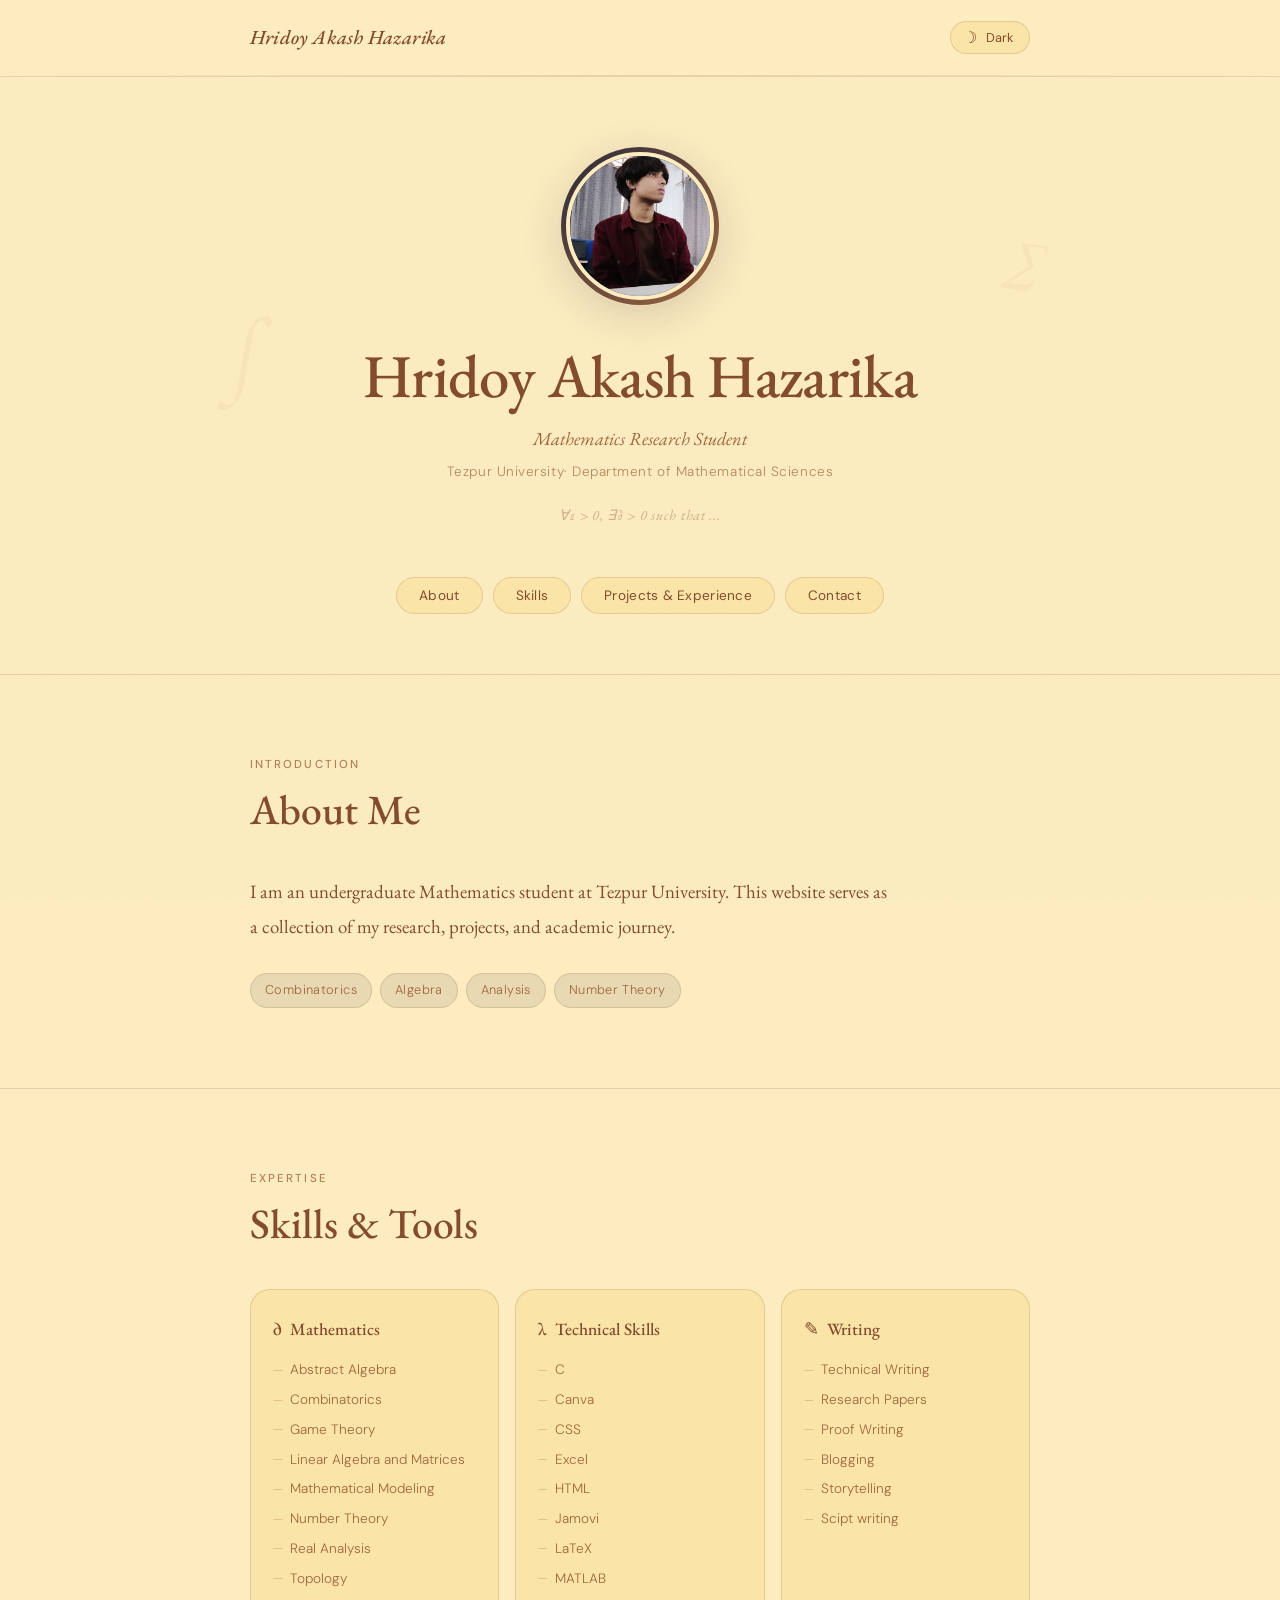
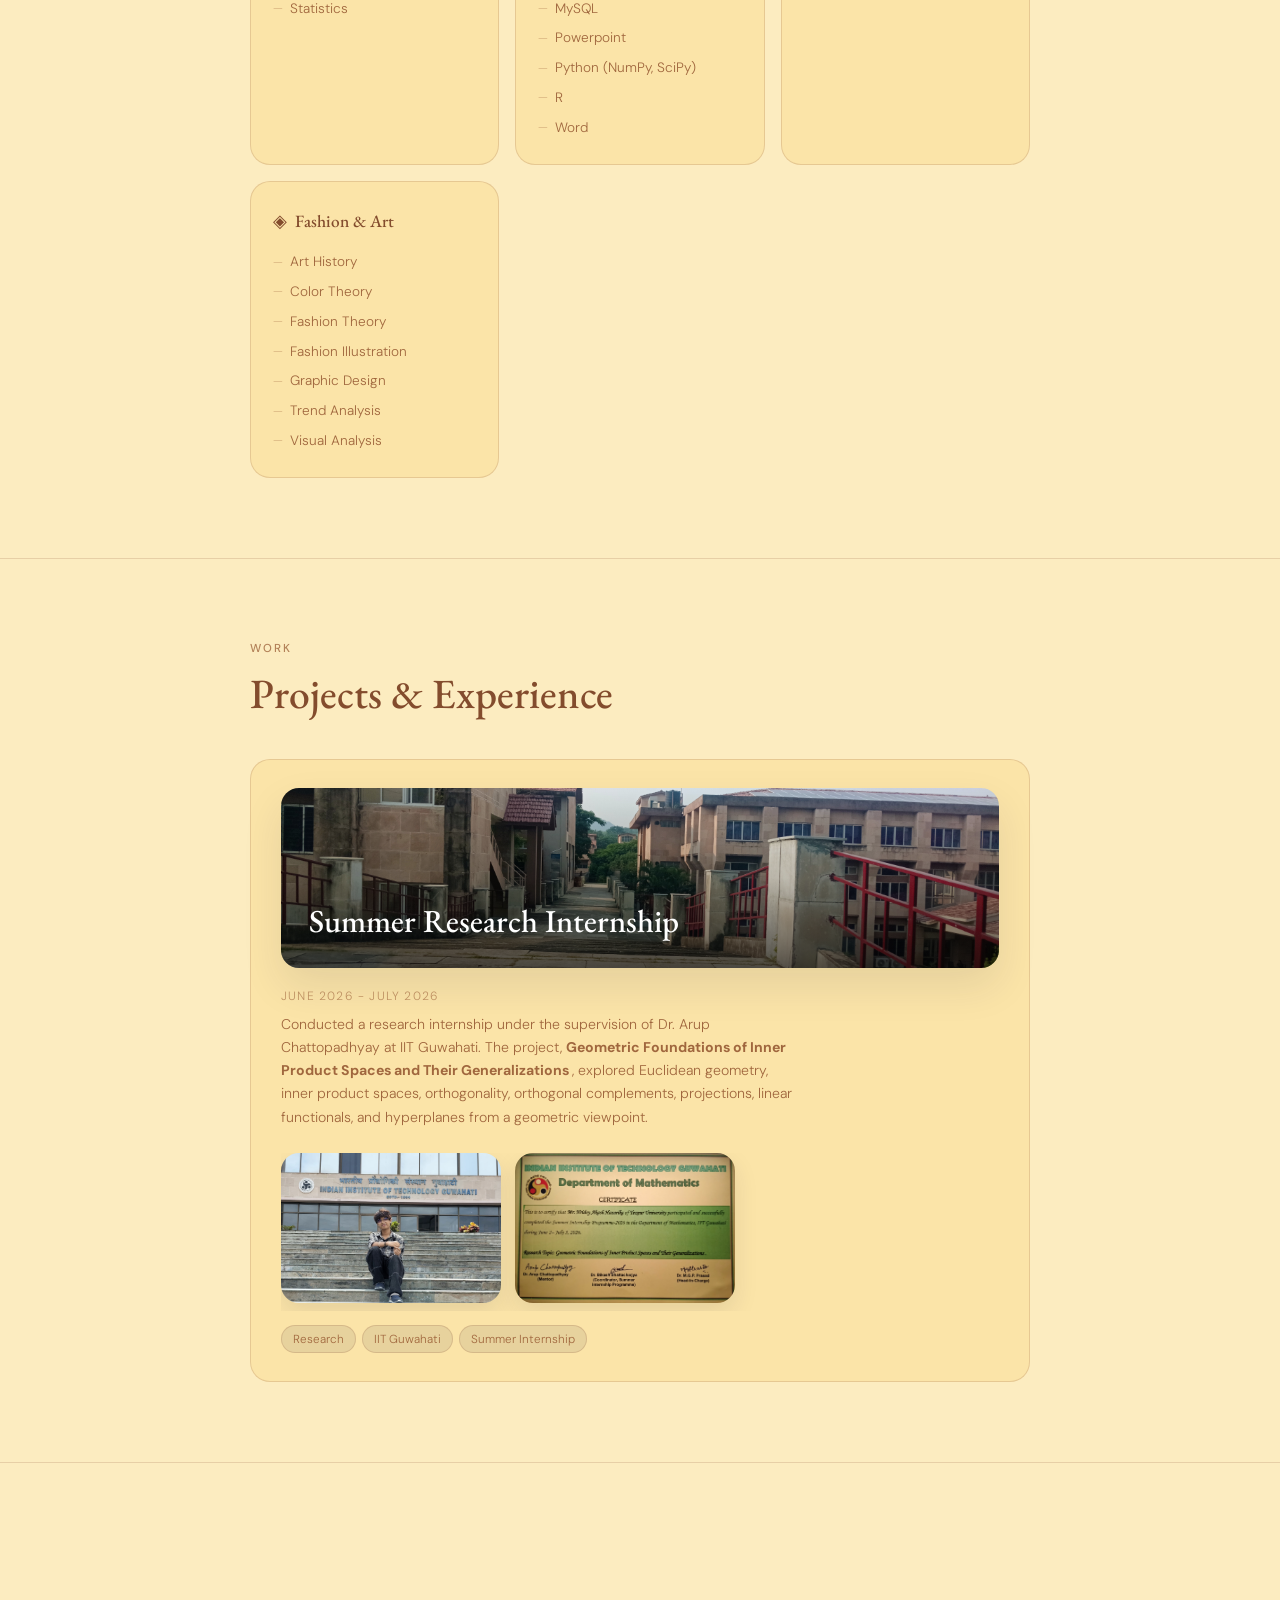
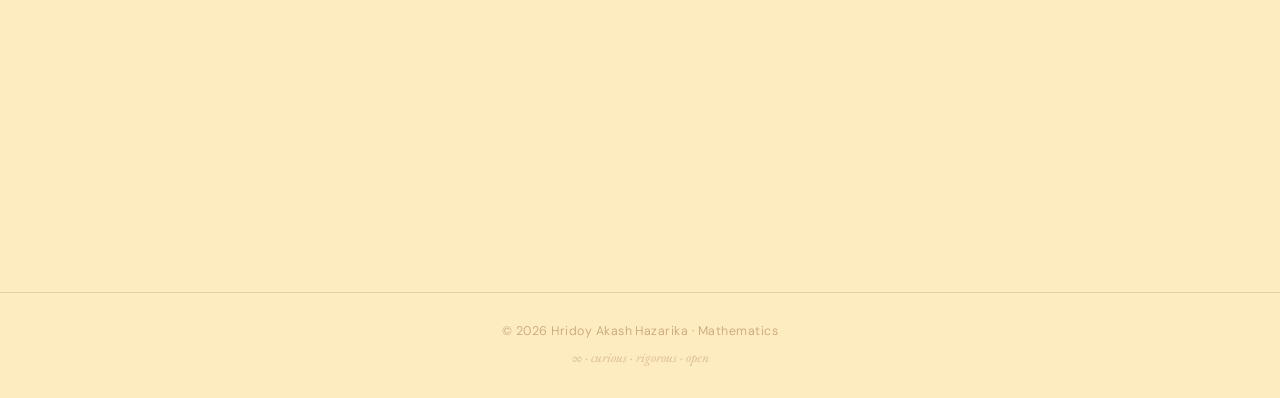
==== index.html @ 2432e9fe "Replace gallery2.jpg with Ceritificate.jpg" ====
<!DOCTYPE html>
<html lang="en" data-theme="light">
<head>
  <meta charset="UTF-8" />
  <meta name="viewport" content="width=device-width, initial-scale=1.0" />
  <title>Portfolio</title>
  <link rel="icon" href="/favicon-32x32.png" type="image/png">
 
 
  <link rel="preconnect" href="https://fonts.googleapis.com" />
  <link rel="preconnect" href="https://fonts.gstatic.com" crossorigin />
  <link href="https://fonts.googleapis.com/css2?family=EB+Garamond:ital,wght@0,400;0,500;0,600;1,400;1,500&family=DM+Sans:wght@300;400;500&display=swap" rel="stylesheet" />
  <link rel="stylesheet" href="https://cdnjs.cloudflare.com/ajax/libs/font-awesome/6.5.0/css/all.min.css">
  <style>
    /* ============================================================
       CSS CUSTOM PROPERTIES — Light & Dark Themes
    ============================================================ */
    :root {
      --bg:          #FCECC0;
      --bg-card:     #FBE4A8;
      --bg-card-alt: #F5D98A;
      --text:        #834C2D;
      --text-muted:  #A0673E;
      --accent:      #2A2A39;
      --accent-soft: #3D3D52;
      --border:      rgba(131, 76, 45, 0.18);
      --shadow:      rgba(42, 42, 57, 0.10);
      --shadow-md:   rgba(42, 42, 57, 0.16);
      --tag-bg:      rgba(42, 42, 57, 0.09);
      --transition:  0.32s cubic-bezier(0.4, 0, 0.2, 1);
    }

    [data-theme="dark"] {
      --bg:          #2A2A39;
      --bg-card:     #33334A;
      --bg-card-alt: #3C3C55;
      --text:        #FCECC0;
      --text-muted:  #D4B896;
      --accent:      #FCECC0;
      --accent-soft: #EDD9A3;
      --border:      rgba(252, 236, 192, 0.12);
      --shadow:      rgba(0, 0, 0, 0.28);
      --shadow-md:   rgba(0, 0, 0, 0.40);
      --tag-bg:      rgba(252, 236, 192, 0.10);
    }

    /* ============================================================
       RESET & BASE
    ============================================================ */
    *, *::before, *::after {
      margin: 0; padding: 0;
      box-sizing: border-box;
    }

    html {
      scroll-behavior: smooth;
      font-size: 16px;
    }

    body {
      background-color: var(--bg);
      color: var(--text);
      font-family: 'DM Sans', sans-serif;
      font-weight: 300;
      line-height: 1.75;
      transition: background-color var(--transition), color var(--transition);
      overflow-x: hidden;
    }

    /* Subtle grain texture overlay */
    body::before {
      content: '';
      position: fixed;
      inset: 0;
      pointer-events: none;
      z-index: 0;
      opacity: 0.025;
      background-image: url("data:image/svg+xml,%3Csvg viewBox='0 0 256 256' xmlns='http://www.w3.org/2000/svg'%3E%3Cfilter id='noise'%3E%3CfeTurbulence type='fractalNoise' baseFrequency='0.9' numOctaves='4' stitchTiles='stitch'/%3E%3C/filter%3E%3Crect width='100%25' height='100%25' filter='url(%23noise)'/%3E%3C/svg%3E");
      background-size: 200px 200px;
    }

    /* ============================================================
       LAYOUT UTILITIES
    ============================================================ */
    .container {
      width: min(780px, 92%);
      margin-inline: auto;
      position: relative;
      z-index: 1;
    }

    section {
      padding-block: 80px;
    }

    .section-label {
      font-family: 'DM Sans', sans-serif;
      font-size: 0.72rem;
      font-weight: 500;
      letter-spacing: 0.18em;
      text-transform: uppercase;
      color: var(--text-muted);
      margin-bottom: 10px;
      opacity: 0.8;
    }

    .section-title {
      font-family: 'EB Garamond', Georgia, serif;
      font-size: clamp(1.9rem, 4vw, 2.6rem);
      font-weight: 500;
      line-height: 1.2;
      color: var(--text);
      margin-bottom: 40px;
    }

    /* ============================================================
       FADE-IN ON SCROLL
    ============================================================ */
    .fade-in {
      opacity: 0;
      transform: translateY(24px);
      transition: opacity 0.65s ease, transform 0.65s ease;
    }

    .fade-in.visible {
      opacity: 1;
      transform: translateY(0);
    }

    /* ============================================================
       HEADER
    ============================================================ */
    header {
      position: sticky;
      top: 0;
      z-index: 100;
      background-color: var(--bg);
      transition: background-color var(--transition);
      border-bottom: 1px solid var(--border);
    }

    header::after {
      content: '';
      display: block;
      height: 1px;
      background: linear-gradient(90deg, transparent, var(--border), transparent);
    }

    .header-inner {
      display: flex;
      align-items: center;
      justify-content: space-between;
      padding-block: 20px;
    }

    .header-name {
      font-family: 'EB Garamond', Georgia, serif;
      font-size: 1.25rem;
      font-weight: 500;
      letter-spacing: 0.01em;
      color: var(--text);
      font-style: italic;
    }

    /* Dark mode toggle */
    .theme-toggle {
      display: flex;
      align-items: center;
      gap: 9px;
      background: var(--bg-card);
      border: 1px solid var(--border);
      border-radius: 50px;
      padding: 7px 16px 7px 12px;
      cursor: pointer;
      transition: background var(--transition), transform var(--transition), box-shadow var(--transition);
      color: var(--text);
      font-family: 'DM Sans', sans-serif;
      font-size: 0.8rem;
      font-weight: 400;
    }

    .theme-toggle:hover {
      background: var(--bg-card-alt);
      transform: scale(1.04);
      box-shadow: 0 4px 12px var(--shadow);
    }

    .toggle-icon {
      font-size: 1rem;
      line-height: 1;
    }

    /* ============================================================
       HERO / PROFILE
    ============================================================ */
    #hero {
      padding-block: 70px 50px;
      text-align: center;
    }

    .profile-ring {
      display: inline-block;
      border-radius: 50%;
      padding: 5px;
      background: linear-gradient(135deg, var(--accent) 0%, var(--text-muted) 100%);
      margin-bottom: 28px;
      box-shadow: 0 10px 40px var(--shadow-md);
    }

    .profile-img {
      width: 148px;
      height: 148px;
      border-radius: 50%;
      object-fit: cover;
      display: block;
      background-color: var(--bg-card);
      border: 4px solid var(--bg);
    }

    /* Placeholder silhouette when no image */
    .profile-img-placeholder {
      width: 148px;
      height: 148px;
      border-radius: 50%;
      background-color: var(--bg-card-alt);
      border: 4px solid var(--bg);
      display: flex;
      align-items: center;
      justify-content: center;
      font-size: 3.5rem;
      color: var(--text-muted);
    }

    .hero-name {
      font-family: 'EB Garamond', Georgia, serif;
      font-size: clamp(2.4rem, 6vw, 3.8rem);
      font-weight: 500;
      letter-spacing: -0.01em;
      line-height: 1.12;
      margin-bottom: 12px;
      color: var(--text);
    }

    .hero-tagline {
      font-size: 1.0rem;
      color: var(--text-muted);
      font-style: italic;
      font-family: 'EB Garamond', Georgia, serif;
      font-size: 1.15rem;
      margin-bottom: 6px;
    }

    .hero-institution {
      font-size: 0.85rem;
      color: var(--text-muted);
      opacity: 0.75;
      letter-spacing: 0.04em;
    }

    /* Math decoration */
    .math-deco {
      font-family: 'EB Garamond', Georgia, serif;
      font-style: italic;
      font-size: 0.9rem;
      color: var(--text-muted);
      opacity: 0.45;
      margin-top: 18px;
      letter-spacing: 0.05em;
    }

    /* ============================================================
       NAVIGATION
    ============================================================ */
    nav {
      padding-block: 0 60px;
    }

    .nav-inner {
      display: flex;
      flex-wrap: wrap;
      justify-content: center;
      gap: 10px;
    }

    .nav-btn {
      font-family: 'DM Sans', sans-serif;
      font-size: 0.85rem;
      font-weight: 400;
      color: var(--text);
      background: var(--bg-card);
      border: 1px solid var(--border);
      border-radius: 50px;
      padding: 9px 22px;
      cursor: pointer;
      transition:
        background var(--transition),
        color var(--transition),
        transform var(--transition),
        box-shadow var(--transition),
        border-color var(--transition);
      letter-spacing: 0.02em;
    }

    .nav-btn:hover {
      background: var(--accent);
      color: var(--bg);
      border-color: var(--accent);
      transform: scale(1.06) translateY(-1px);
      box-shadow: 0 6px 20px var(--shadow-md);
    }

    /* ============================================================
       DIVIDER
    ============================================================ */
    .divider {
      border: none;
      border-top: 1px solid var(--border);
      margin-block: 0;
    }

    /* ============================================================
       ABOUT SECTION
    ============================================================ */
    #about .about-body {
      font-family: 'EB Garamond', Georgia, serif;
      font-size: 1.18rem;
      line-height: 1.85;
      color: var(--text);
      max-width: 640px;
    }

    #about .about-body p + p {
      margin-top: 1.2em;
    }

    /* Research interests tags */
    .tags {
      display: flex;
      flex-wrap: wrap;
      gap: 8px;
      margin-top: 28px;
    }

    .tag {
      background: var(--tag-bg);
      border: 1px solid var(--border);
      border-radius: 50px;
      padding: 5px 14px;
      font-size: 0.8rem;
      color: var(--text-muted);
      font-family: 'DM Sans', sans-serif;
      letter-spacing: 0.03em;
      transition: background var(--transition), transform var(--transition);
    }

    .tag:hover {
      background: var(--bg-card-alt);
      transform: scale(1.04);
    }

    /* ============================================================
       SKILLS SECTION
    ============================================================ */
    #skills {
      background: transparent;
    }

    .skills-grid {
      display: grid;
      grid-template-columns: repeat(auto-fit, minmax(200px, 1fr));
      gap: 16px;
    }

    .skill-group {
      background: var(--bg-card);
      border: 1px solid var(--border);
      border-radius: 20px;
      padding: 24px 22px;
      transition: transform var(--transition), box-shadow var(--transition);
    }

    .skill-group:hover {
      transform: translateY(-4px);
      box-shadow: 0 10px 32px var(--shadow-md);
    }

    .skill-group-title {
      font-family: 'EB Garamond', Georgia, serif;
      font-size: 1.08rem;
      font-weight: 500;
      margin-bottom: 14px;
      display: flex;
      align-items: center;
      gap: 8px;
      color: var(--text);
    }

    .skill-group-icon {
      font-size: 1.1rem;
    }

    .skill-list {
      list-style: none;
      display: flex;
      flex-direction: column;
      gap: 6px;
    }

    .skill-list li {
      font-size: 0.85rem;
      color: var(--text-muted);
      display: flex;
      align-items: center;
      gap: 7px;
    }

    .skill-list li::before {
      content: '—';
      opacity: 0.4;
      flex-shrink: 0;
      font-size: 0.75rem;
    }

    /* ============================================================
       PROJECTS & EXPERIENCE SECTION
    ============================================================ */
    .projects-grid {
      display: grid;
      gap: 18px;
    }

    .project-card {
      background: var(--bg-card);
      border: 1px solid var(--border);
      border-radius: 20px;
      padding: 28px 30px;
      display: flex;
      justify-content: space-between;
      align-items: flex-start;
      gap: 20px;
      transition: transform var(--transition), box-shadow var(--transition), background var(--transition);
      cursor: default;
    }

    .project-card:hover {
      transform: translateY(-5px) scale(1.01);
      box-shadow: 0 14px 40px var(--shadow-md);
      background: var(--bg-card-alt);
    }

    .project-info { flex: 1; }

    .project-year {
      font-size: 0.75rem;
      color: var(--text-muted);
      opacity: 0.65;
      letter-spacing: 0.1em;
      text-transform: uppercase;
      font-family: 'DM Sans', sans-serif;
      margin-bottom: 6px;
    }

    .project-title {
      font-family: 'EB Garamond', Georgia, serif;
      font-size: 1.25rem;
      font-weight: 500;
      margin-bottom: 8px;
      color: var(--text);
    }

    .project-desc {
      font-size: 0.88rem;
      color: var(--text-muted);
      line-height: 1.65;
      max-width: 520px;
    }

    .project-tags {
      display: flex;
      flex-wrap: wrap;
      gap: 6px;
      margin-top: 14px;
    }

    .project-tag {
      background: var(--tag-bg);
      border: 1px solid var(--border);
      border-radius: 50px;
      padding: 3px 11px;
      font-size: 0.73rem;
      color: var(--text-muted);
      font-family: 'DM Sans', sans-serif;
    }

    .project-arrow {
      font-size: 1.3rem;
      color: var(--text-muted);
      opacity: 0.4;
      margin-top: 4px;
      flex-shrink: 0;
      transition: opacity var(--transition), transform var(--transition);
    }

    .project-card:hover .project-arrow {
      opacity: 0.8;
      transform: translate(3px, -3px);
    }
/* ==========================================
   Featured Research Experience
========================================== */

.project-cover{
    position:relative;
    width:100%;
    height:180px;
    overflow:hidden;
    border-radius:18px;
    margin-bottom:18px;
    box-shadow:0 18px 40px var(--shadow);
}

.project-cover img{
    width:100%;
    height:100%;
    object-fit:cover;
    transition:1s;
}

.project-card:hover .project-cover img{
    transform:scale(1.08);
}

.project-overlay{
    position:absolute;
    inset:0;
    background:linear-gradient(
        to top,
        rgba(0,0,0,.65),
        rgba(0,0,0,.18),
        transparent
    );
    display:flex;
    align-items:flex-end;
    padding:28px;
}

.project-overlay h3{
    color:white;
    font-family:'EB Garamond',serif;
    font-size:2rem;
    font-weight:500;
    line-height:1.15;
}

/* ---------- Horizontal Gallery ---------- */

.project-gallery{
    display:flex;
    gap:14px;
    overflow-x:auto;
    margin-top:24px;
    padding-bottom:8px;
    scroll-behavior:smooth;
}

.project-gallery::-webkit-scrollbar{
    height:7px;
}

.project-gallery::-webkit-scrollbar-thumb{
    background:var(--border);
    border-radius:10px;
}

.project-gallery img{

    flex:0 0 220px;
    height:150px;

    object-fit:cover;

    border-radius:18px;

    transition:.45s;

    cursor:pointer;

    box-shadow:0 10px 25px var(--shadow);

}

.project-gallery img:hover{

    transform:
        translateY(-8px)
        scale(1.03);

    box-shadow:0 20px 45px var(--shadow-md);

}

    /* ============================================================
       CONTACT SECTION
    ============================================================ */
    #contact {
      text-align: center;
      padding-bottom: 100px;
    }

    #contact .section-title {
      margin-bottom: 16px;
    }

    .contact-subtext {
      font-family: 'EB Garamond', Georgia, serif;
      font-style: italic;
      font-size: 1.1rem;
      color: var(--text-muted);
      margin-bottom: 40px;
      max-width: 480px;
      margin-inline: auto;
    }

    .contact-links {
      display: flex;
      flex-wrap: wrap;
      justify-content: center;
      gap: 14px;
    }

    .contact-link {
      display: flex;
      align-items: center;
      gap: 9px;
      background: var(--bg-card);
      border: 1px solid var(--border);
      border-radius: 50px;
      padding: 12px 24px;
      color: var(--text);
      text-decoration: none;
      font-size: 0.88rem;
      font-family: 'DM Sans', sans-serif;
      transition: background var(--transition), transform var(--transition), box-shadow var(--transition), color var(--transition), border-color var(--transition);
    }

    .contact-link:hover {
      background: var(--accent);
      color: var(--bg);
      border-color: var(--accent);
      transform: scale(1.05) translateY(-2px);
      box-shadow: 0 8px 24px var(--shadow-md);
    }

    .contact-link-icon {
      font-size: 1.05rem;
    }

    /* Primary CTA */
    .contact-link.primary {
      background: var(--accent);
      color: var(--bg);
      border-color: var(--accent);
    }

    .contact-link.primary:hover {
      background: var(--accent-soft);
      border-color: var(--accent-soft);
    }

    /* ============================================================
       FOOTER
    ============================================================ */
    footer {
      border-top: 1px solid var(--border);
      padding-block: 28px;
      text-align: center;
    }

    .footer-text {
      font-size: 0.78rem;
      color: var(--text-muted);
      opacity: 0.55;
      letter-spacing: 0.04em;
      font-family: 'DM Sans', sans-serif;
    }

    .footer-eq {
      font-family: 'EB Garamond', Georgia, serif;
      font-style: italic;
      font-size: 0.85rem;
      color: var(--text-muted);
      opacity: 0.35;
      margin-top: 4px;
    }

    /* ============================================================
       DECORATIVE MATH FLOATS
    ============================================================ */
    .math-float {
      position: absolute;
      font-family: 'EB Garamond', Georgia, serif;
      font-style: italic;
      color: var(--text);
      opacity: 0.04;
      pointer-events: none;
      user-select: none;
      font-size: clamp(3rem, 8vw, 6rem);
      font-weight: 400;
      z-index: 0;
    }

    .math-float-1 { top: 120px; left: -20px; transform: rotate(-12deg); }
    .math-float-2 { top: 60px; right: -10px; transform: rotate(8deg); font-size: clamp(2rem, 5vw, 4rem); }

    /* ============================================================
       RESPONSIVE DESIGN
    ============================================================ */
    @media (max-width: 600px) {
      section { padding-block: 56px; }

      .project-card {
        flex-direction: column;
        padding: 22px 20px;
      }

      .project-arrow { display: none; }

      .skills-grid {
        grid-template-columns: 1fr 1fr;
      }

      .header-name { font-size: 1rem; }
    }

    @media (max-width: 400px) {
      .skills-grid {
        grid-template-columns: 1fr;
      }
    }
  </style>
</head>

<body>

  <!-- ============================================================
       HEADER
  ============================================================ -->
  <header>
    <div class="container">
      <div class="header-inner">
        <span class="header-name">Hridoy Akash Hazarika</span>

        <button class="theme-toggle" id="themeToggle" aria-label="Toggle dark mode">
          <span class="toggle-icon" id="toggleIcon">☽</span>
          <span id="toggleLabel">Dark</span>
        </button>
      </div>
    </div>
  </header>


  <!-- ============================================================
       HERO / PROFILE
  ============================================================ -->
  <section id="hero">
    <div class="container" style="position:relative;">

      <!-- Decorative faint math symbols -->
      <span class="math-float math-float-1">∫</span>
      <span class="math-float math-float-2">∑</span>

      <!-- Profile image ring -->
      <div class="profile-ring">
        <!-- Replace 'your-photo.jpg' with your actual image path -->
        <!-- If image not found, the placeholder below shows instead -->
        <img
          class="profile-img"
          src="IMG_20260407_202353.jpg"
          alt="Profile photo"
          onerror="this.style.display='none'; this.nextElementSibling.style.display='flex';"
        />
        <div class="profile-img-placeholder" style="display:none;">⬡</div>
      </div>

      <h1 class="hero-name">Hridoy Akash Hazarika</h1>
      <p class="hero-tagline">Mathematics Research Student</p>
      <p class="hero-institution">Tezpur University· Department of Mathematical Sciences</p>
      <p class="math-deco">∀ε > 0, ∃δ > 0 such that ...</p>
    </div>
  </section>


  <!-- ============================================================
       NAVIGATION
  ============================================================ -->
  <nav>
    <div class="container">
      <div class="nav-inner">
        <button class="nav-btn" onclick="scrollToSection('about')">About</button>
        <button class="nav-btn" onclick="scrollToSection('skills')">Skills</button>
        <button class="nav-btn" onclick="scrollToSection('projects')">Projects & Experience</button>
        <button class="nav-btn" onclick="scrollToSection('contact')">Contact</button>
      </div>
    </div>
  </nav>


  <!-- ============================================================
       ABOUT SECTION
  ============================================================ -->
  <hr class="divider" />

  <section id="about">
    <div class="container fade-in">
      <p class="section-label">Introduction</p>
      <h2 class="section-title">About Me</h2>

      <div class="about-body">
        <p>I am an undergraduate Mathematics student at Tezpur University. This website serves as a collection of my research, projects, and academic journey.
      </p>
      </div>

      <!-- Research interest tags -->
      <div class="tags">
        <span class="tag">Combinatorics</span>
        <span class="tag">Algebra</span>
        <span class="tag">Analysis</span>
        <span class="tag">Number Theory</span>
        
       
      </div>
    </div>
  </section>


  <!-- ============================================================
       SKILLS SECTION
  ============================================================ -->
  <hr class="divider" />

  <section id="skills">
    <div class="container fade-in">
      <p class="section-label">Expertise</p>
      <h2 class="section-title">Skills & Tools</h2>

      <div class="skills-grid">

        <div class="skill-group">
          <div class="skill-group-title">
            <span class="skill-group-icon">∂</span> Mathematics
          </div>
          <ul class="skill-list">
              <li>Abstract Algebra</li>
            <li>Combinatorics</li>
            <li>Game Theory</li>
            <li>Linear Algebra and Matrices</li>
            <li>Mathematical Modeling</li>
            <li>Number Theory</li>
            <li>Real Analysis</li>
            <li>Topology</li>
            <li>Statistics</li>

          </ul>
        </div>

        <div class="skill-group">
          <div class="skill-group-title">
            <span class="skill-group-icon">λ</span> Technical Skills
          </div>
          <ul class="skill-list">
    
        
            <li>C</li>
            <li>Canva</li>
            <li>CSS</li>
            <li>Excel</li>
            <li>HTML</li>
            <li>Jamovi</li>
            <li>LaTeX</li>
            <li>MATLAB</li>
            <li>MySQL</li>
            <li>Powerpoint</li>
            <li>Python (NumPy, SciPy)</li>
            <li>R</li>
            <li>Word</li>

          
          </ul>
        </div>

        <div class="skill-group">
          <div class="skill-group-title">
            <span class="skill-group-icon">✎</span> Writing
          </div>
          <ul class="skill-list">
            <li>Technical Writing</li>
            <li>Research Papers</li>
            <li>Proof Writing</li>
            <li>Blogging</li>
            <li>Storytelling</li>
            <li>Scipt writing</li>

          </ul>
        </div>

        <div class="skill-group">
          <div class="skill-group-title">
            <span class="skill-group-icon">◈</span> Fashion & Art
          </div>
          <ul class="skill-list">
            <li>Art History</li>
            <li>Color Theory</li>
            <li>Fashion Theory</li>
            <li>Fashion Illustration</li>
            <li>Graphic Design</li>
            <li>Trend Analysis</li>
            <li>Visual Analysis</li>

          </ul>
        </div>

      </div>
    </div>
  </section>


  <!-- ============================================================
       PROJECTS & EXPERIENCE SECTION
  ============================================================ -->
  <hr class="divider" />

  <section id="projects">
    
    <div class="container fade-in">
      <p class="section-label">Work</p>
      <h2 class="section-title">Projects & Experience</h2>

      <div class="projects-grid">

        <!-- Project / Experience Card 1 -->
        <div class="project-card">
        <div class="project-info">

    <div class="project-cover">

        <img src="iit-cover.jpg" alt="IIT Guwahati">

        <div class="project-overlay">

            <h3>
                Summer Research Internship 
                     
            </h3>

        </div>

    </div>

    <p class="project-year">
        June 2026 - July 2026
    </p>

    <p class="project-desc">

        Conducted a research internship under the supervision of
        Dr. Arup Chattopadhyay at IIT Guwahati.

        The project,
        <strong>
        Geometric Foundations of Inner Product Spaces and Their Generalizations
        </strong>,
        explored Euclidean geometry, inner product spaces,
        orthogonality, orthogonal complements,
        projections, linear functionals,
        and hyperplanes from a geometric viewpoint.

    </p>

    <div class="project-gallery">

        <img src="gallery1.jpg">

        <img src="Ceritificate.jpg">
    

      </div>

    <div class="project-tags">

        <span class="project-tag">Research</span>

        <span class="project-tag">IIT Guwahati</span>

        <span class="project-tag">Summer Internship</span>

    </div>
</section>
  



        <!-- Project / Experience Card 2 --
        <div class="project-card">
          <div class="project-info">
            <p class="project-year">2023</p>
            <h3 class="project-title">Research Experience / REU / Internship</h3>
            <p class="project-desc">
              Describe a research experience, REU, or internship. Mention the institution,
              supervisor, and what mathematical problem you worked on. Note any outcomes
              such as a paper, poster, or presentation.
            </p>
            <div class="project-tags">
              <span class="project-tag">Number Theory</span>
              <span class="project-tag">Poster</span>
            </div>
          </div>
          <div class="project-arrow">↗</div>
        </div>

        <!-- Project / Experience Card 3 --
        <div class="project-card">
          <div class="project-info">
            <p class="project-year">2023</p>
            <h3 class="project-title">Teaching / TA Experience</h3>
            <p class="project-desc">
              Describe any teaching assistant roles, tutoring, or mathematics outreach work.
              Mention the course, what you taught, and anything you found particularly rewarding
              about working with students.
            </p>
            <div class="project-tags">
              <span class="project-tag">Calculus II</span>
              <span class="project-tag">Teaching</span>
            </div>
          </div>
          <div class="project-arrow">↗</div>
        </div>

        <!-- Project / Experience Card 4 — Add more as needed --
        <div class="project-card">
          <div class="project-info">
            <p class="project-year">2022</p>
            <h3 class="project-title">Conference Talk / Expository Paper</h3>
            <p class="project-desc">
              Describe a talk you gave at a seminar, workshop, or conference, or an expository
              paper or notes you wrote. Link to slides or a write-up if available.
            </p>
            <div class="project-tags">
              <span class="project-tag">Talk</span>
              <span class="project-tag">Expository</span>
            </div>
          </div>
          <div class="project-arrow">↗</div>
        </div>

      </div>
    </div> <!--
 --> 
</section>


  <!--============================================================
       CONTACT SECTION
  ============================================================ -->
  <hr class="divider" />

  <section id="contact">
    <div class="container fade-in">
      <p class="section-label">Get in Touch!</p>
      <h2 class="section-title">Contact</h2>

      <p class="contact-subtext">
        Open to research collaborations ,  academic discussions  and opportunities.
      </p>

      <div class="contact-links">
        <!-- Replace # and text with your actual links -->
        <a href="mailto:mailhri123@gmail.com" class="contact-link">
         <i class="fas fa-envelope"></i>
          Personal Email
        </a>
       <!-- <a href="#" class="contact-link" target="_blank" rel="noopener">
          <span class="contact-link-icon">⬡</span>
          Google Scholar
        </a>
        <a href="#" class="contact-link" target="_blank" rel="noopener">
          <span class="contact-link-icon">𝔾</span>
          GitHub
        -->
        </a>
        <a href="https://linkedin.com/in/hhazarika" class="contact-link">
        <i class="fab fa-linkedin"></i>
          LinkedIn
        </a>
      <!--  <a href="#" class="contact-link" target="_blank" rel="noopener">
          <span class="contact-link-icon">↓</span>
          CV / Résumé
        </a>-->
      </div>
    </div>
  </section>


  <!-- ============================================================
       FOOTER
  ============================================================ -->
  <footer>
    <div class="container">
      <p class="footer-text">© 2026 Hridoy Akash Hazarika · Mathematics</p>
      <p class="footer-eq">∞ · curious · rigorous · open</p>
    </div>
  </footer>


  <!-- ============================================================
       JAVASCRIPT
  ============================================================ -->
  <script>
    /* ---- Smooth Scroll to Section ---- */
   function scrollToSection(id) {
      const el = document.getElementById(id);
      if (el) {
        el.scrollIntoView({ behavior: 'smooth', block: 'start' });
      }
    }

    /* ---- Dark / Light Mode Toggle ---- */
    const html        = document.documentElement;
    const toggleBtn   = document.getElementById('themeToggle');
    const toggleIcon  = document.getElementById('toggleIcon');
    const toggleLabel = document.getElementById('toggleLabel');

    // Restore user preference
    const savedTheme = localStorage.getItem('theme') || 'light';
    applyTheme(savedTheme);

    toggleBtn.addEventListener('click', () => {
      const current = html.getAttribute('data-theme');
      const next    = current === 'light' ? 'dark' : 'light';
      applyTheme(next);
      localStorage.setItem('theme', next);
    });

    function applyTheme(theme) {
      html.setAttribute('data-theme', theme);
      if (theme === 'dark') {
        toggleIcon.textContent  = '☀';
        toggleLabel.textContent = 'Light';
      } else {
        toggleIcon.textContent  = '☽';
        toggleLabel.textContent = 'Dark';
      }
    }

    /* ---- Fade-in on Scroll (IntersectionObserver) ---- */
    const fadeEls = document.querySelectorAll('.fade-in');

    const observer = new IntersectionObserver((entries) => {
      entries.forEach(entry => {
        if (entry.isIntersecting) {
          entry.target.classList.add('visible');
          // Unobserve after first trigger for performance
          observer.unobserve(entry.target);
        }
      });
    }, {
      threshold: 0.12,
      rootMargin: '0px 0px -40px 0px'
    });

    fadeEls.forEach(el => observer.observe(el));

    /* ---- Staggered fade-in for cards on first load ---- */
    document.querySelectorAll('.project-card, .skill-group').forEach((card, i) => {
      card.style.transitionDelay = `${i * 60}ms`;
    });
  </script>

</body>
</html>
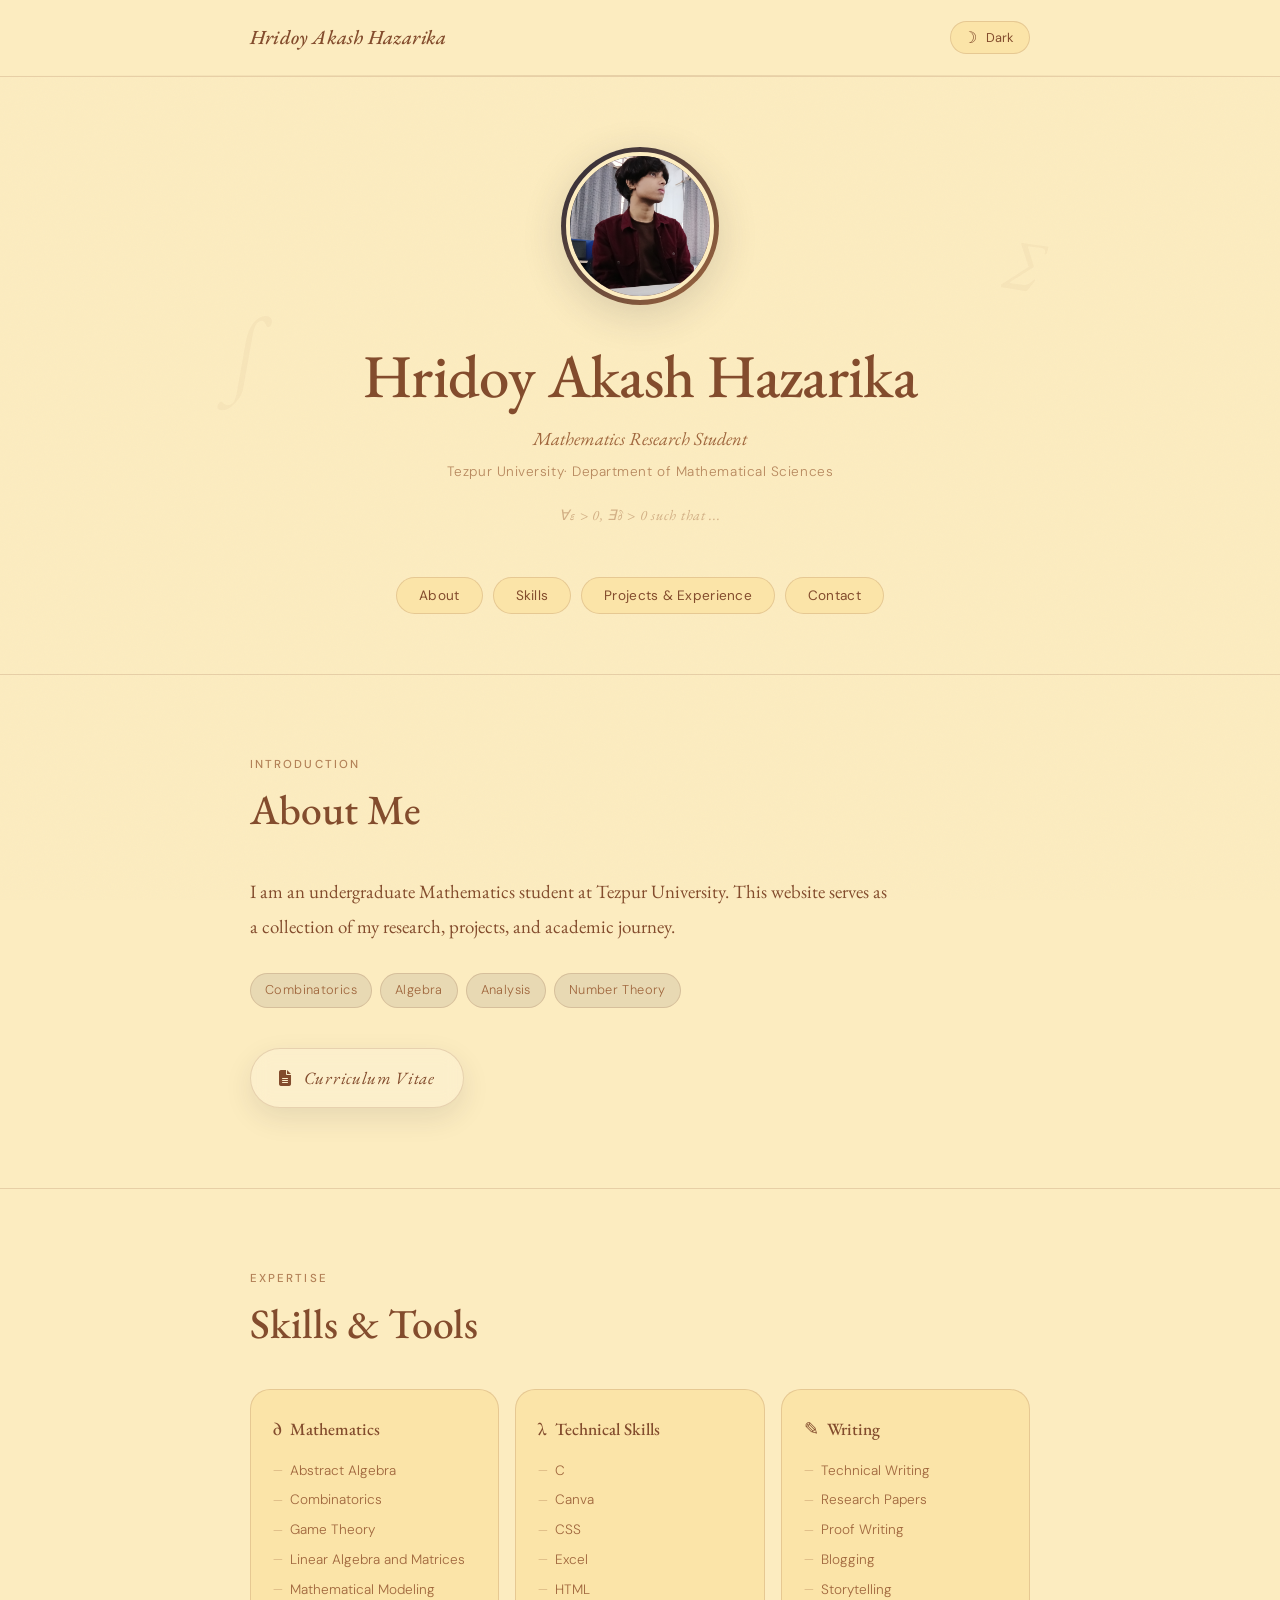
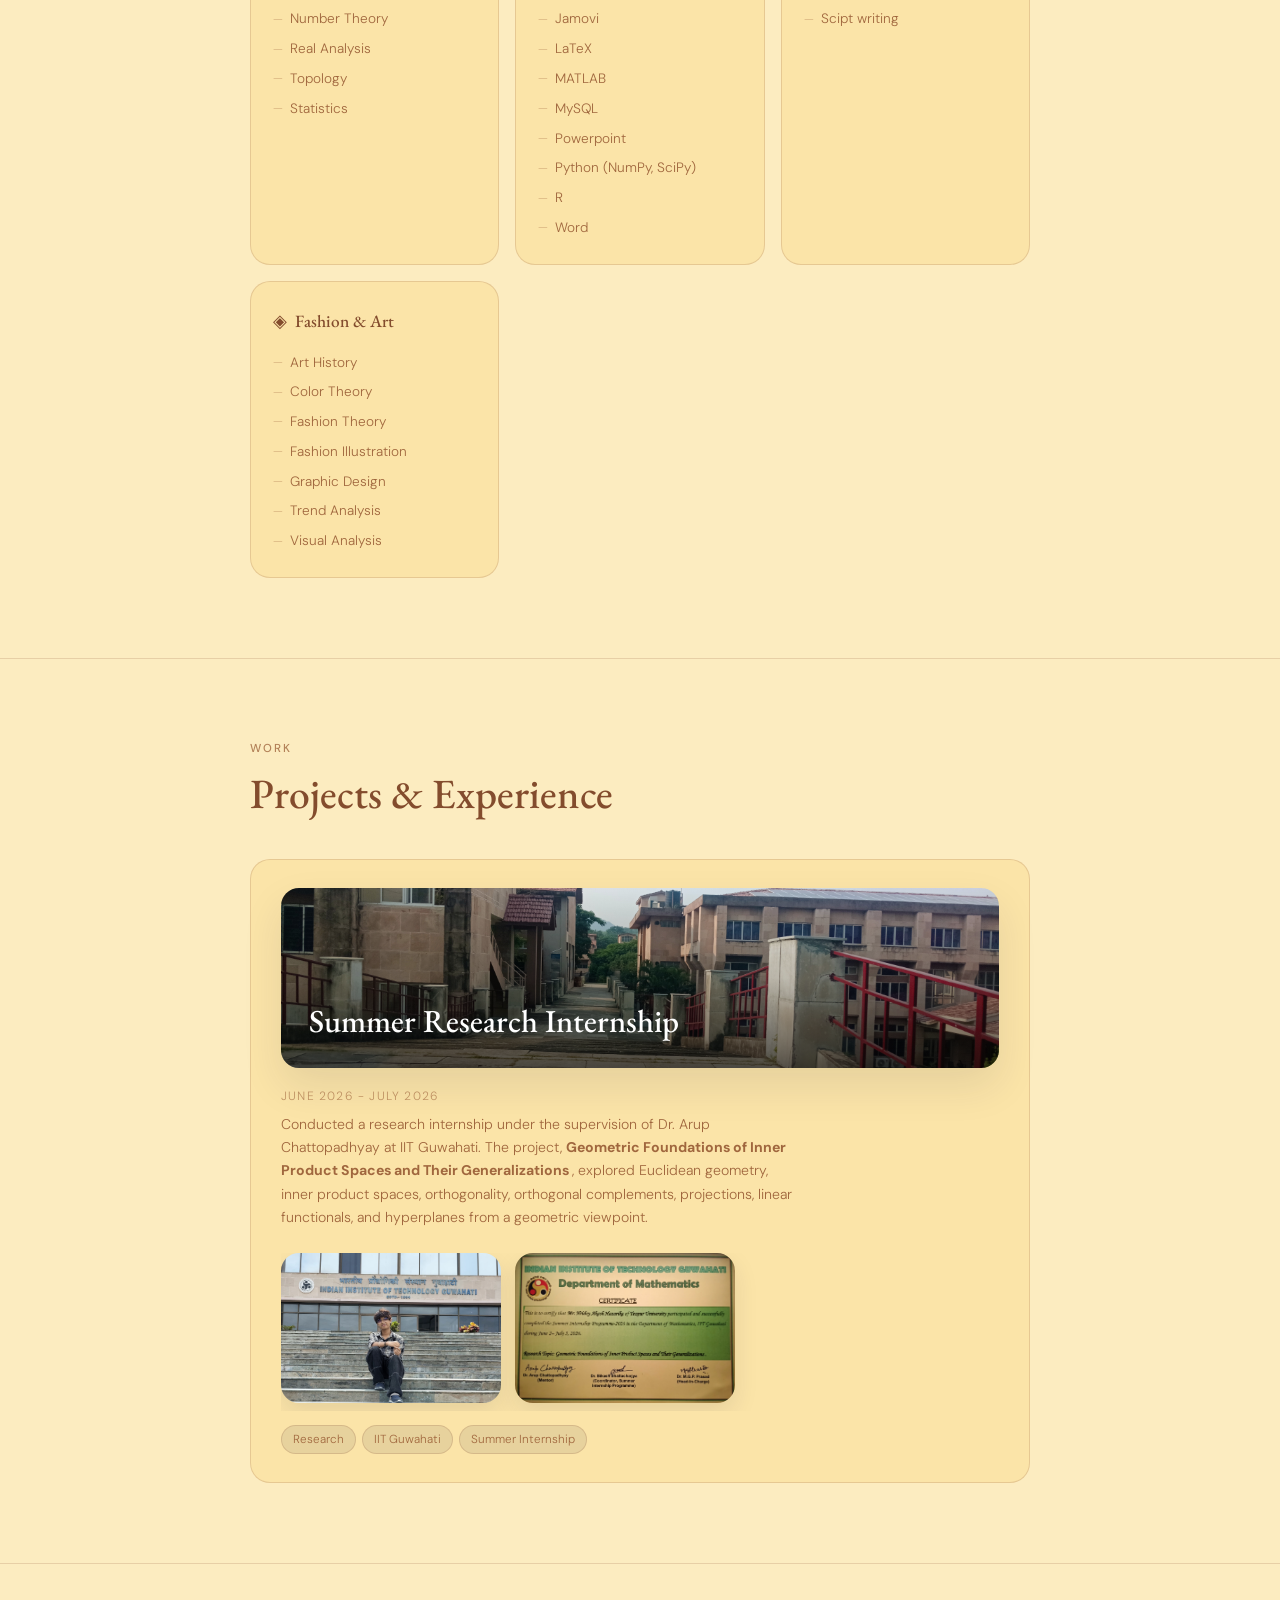
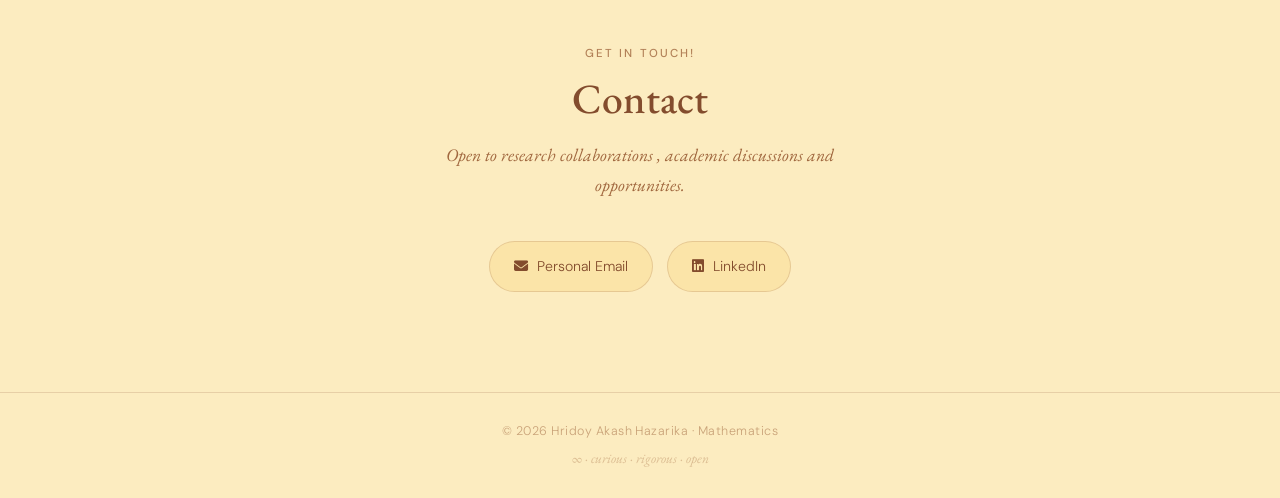
==== commit 8d78d0fe: "Add Curriculum Vitae button with styles Added a button for downloading the Curriculum Vitae with sty" ====
--- a/index.html
+++ b/index.html
@@ -357,6 +357,68 @@
       background: var(--bg-card-alt);
       transform: scale(1.04);
     }
+    /* ==========================================
+   CURRICULUM VITAE BUTTON
+========================================== */
+
+.cv-wrapper{
+    margin-top:40px;
+}
+
+.cv-btn{
+
+    display:inline-flex;
+    align-items:center;
+    gap:12px;
+
+    padding:14px 28px;
+
+    border:1px solid var(--border);
+    border-radius:999px;
+
+    background:rgba(255,255,255,.18);
+    backdrop-filter:blur(10px);
+
+    color:var(--text);
+
+    text-decoration:none;
+
+    font-family:'EB Garamond',serif;
+    font-size:1.08rem;
+    font-style:italic;
+    letter-spacing:.04em;
+
+    transition:all .4s ease;
+
+    box-shadow:0 10px 28px var(--shadow);
+
+}
+
+.cv-btn i{
+
+    font-size:1rem;
+
+    transition:.35s;
+
+}
+
+.cv-btn:hover{
+
+    background:var(--accent);
+
+    color:var(--bg);
+
+    transform:translateY(-4px);
+
+    box-shadow:0 18px 40px var(--shadow-md);
+
+}
+
+.cv-btn:hover i{
+
+    transform:translateX(4px);
+
+}
 
     /* ============================================================
        SKILLS SECTION
@@ -829,6 +891,19 @@
         
        
       </div>
+      <div class="cv-wrapper">
+
+    <a href="cv2026.pdf"
+       class="cv-btn"
+       target="_blank">
+
+        <i class="fas fa-file-lines"></i>
+
+        Curriculum&nbsp;Vitae
+
+    </a>
+
+</div>
     </div>
   </section>
 
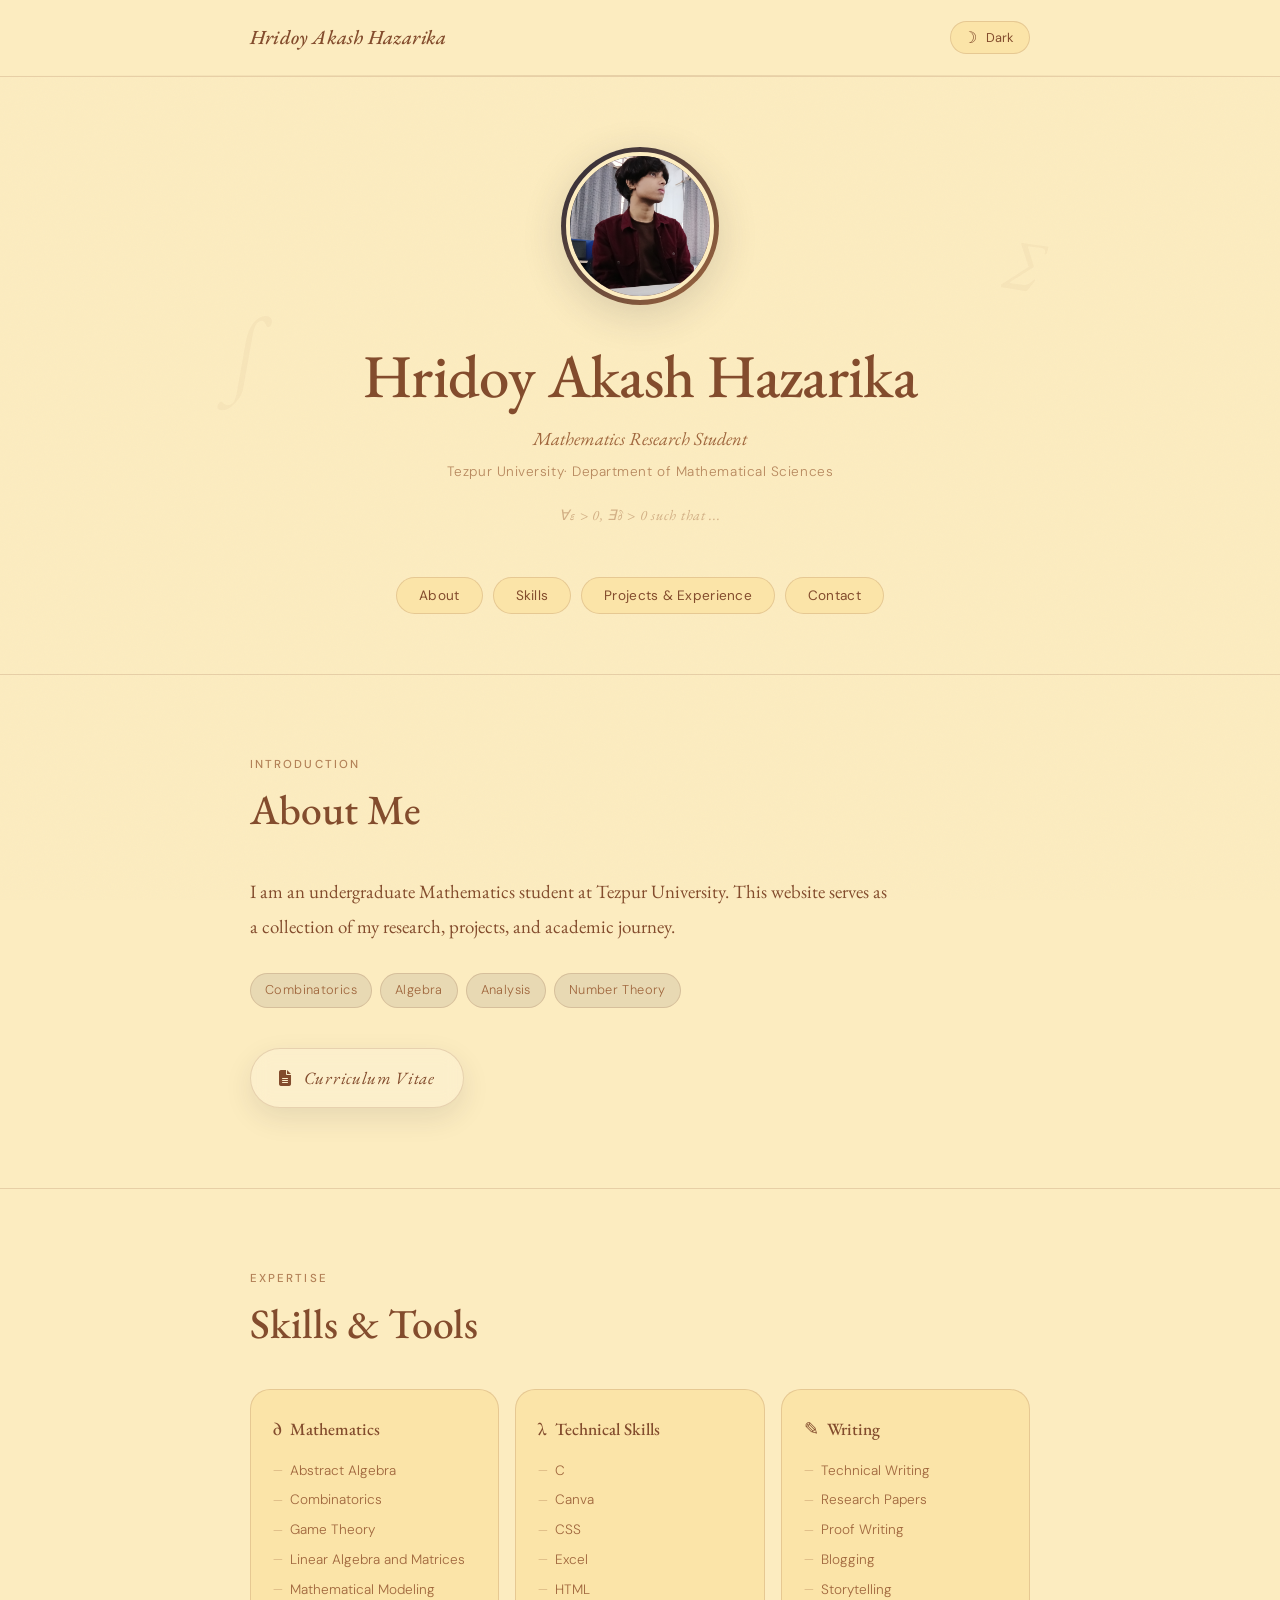
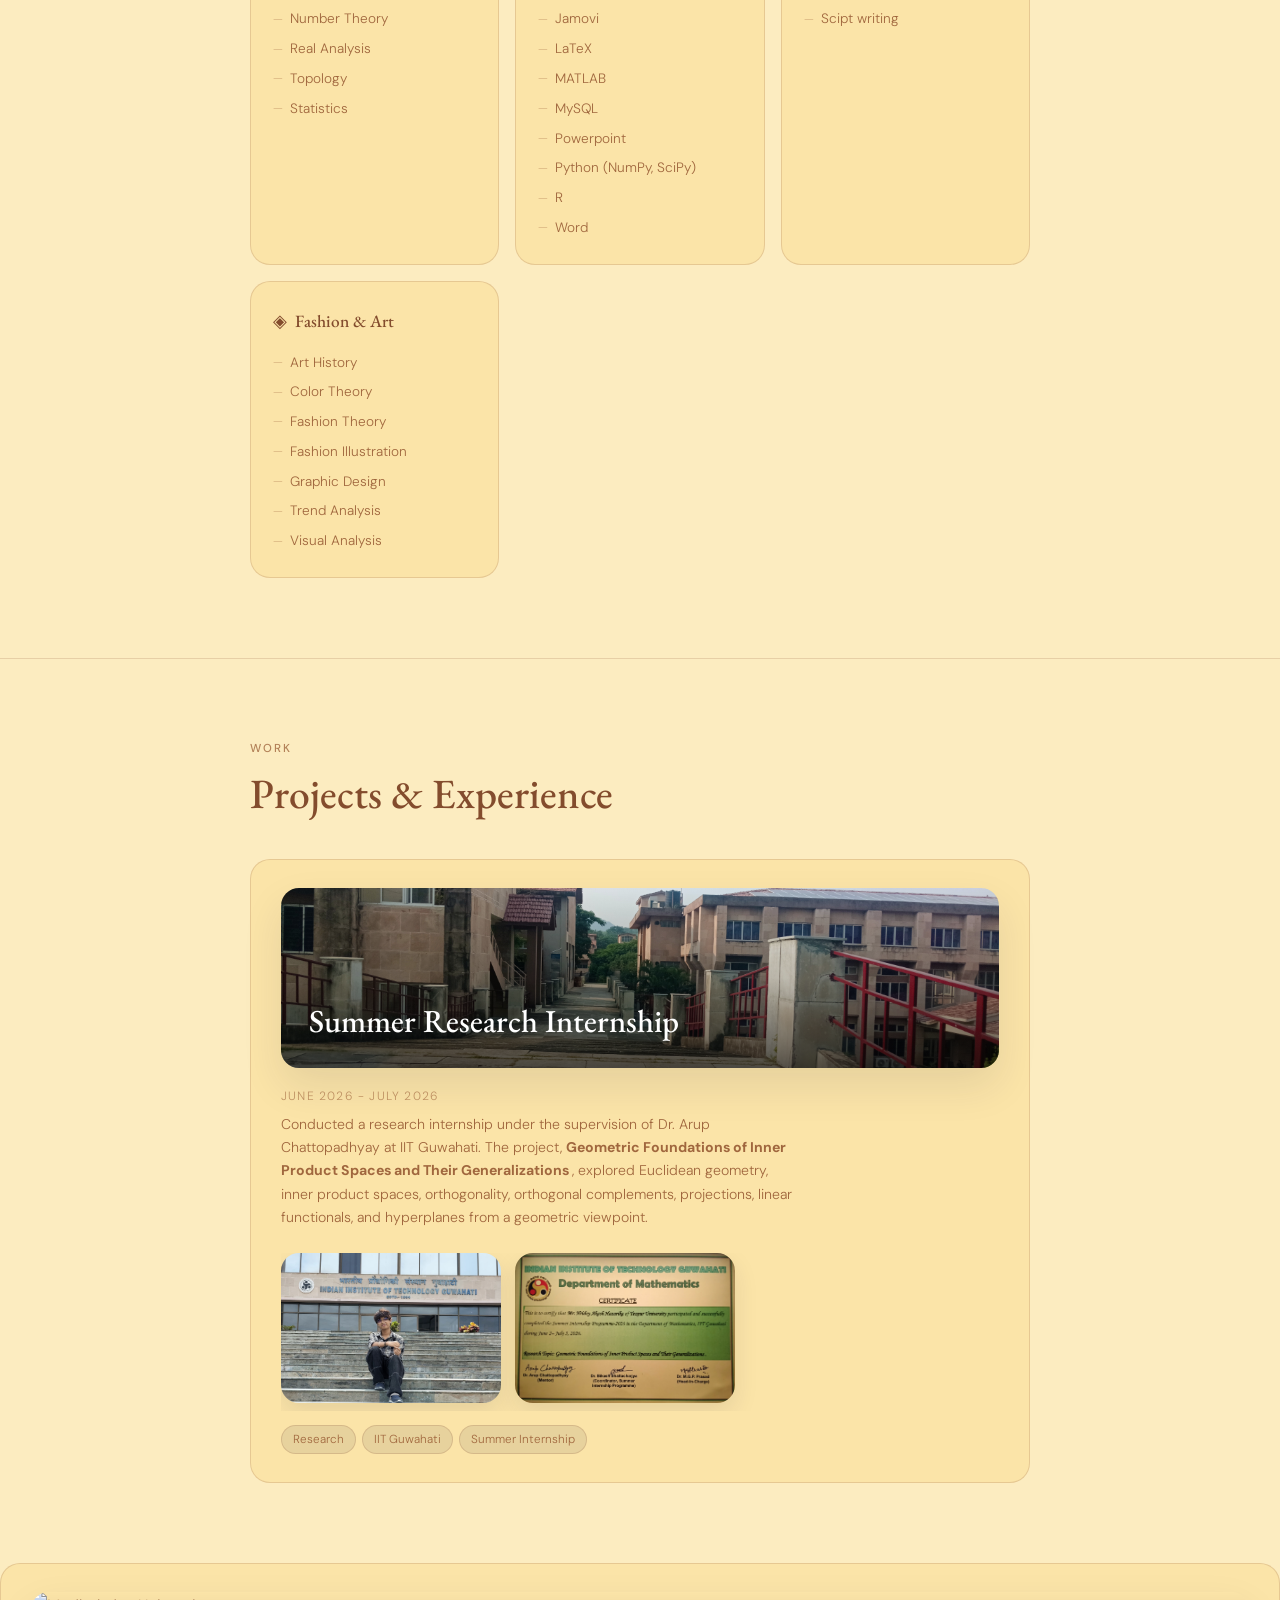
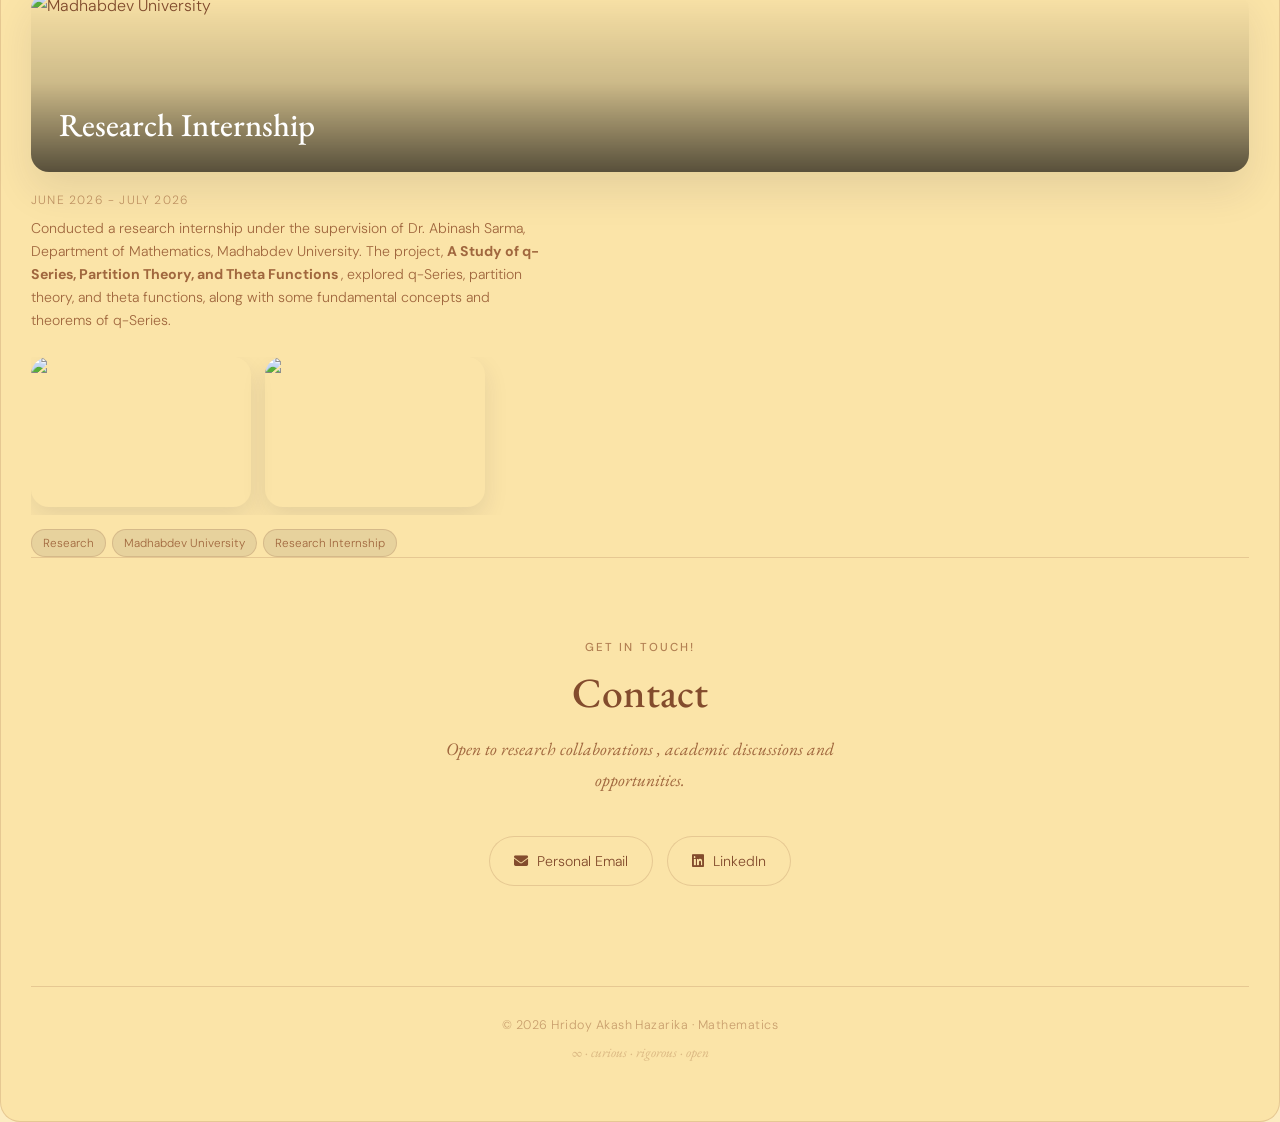
==== commit 53527c2a: "Update index.html" ====
--- a/index.html
+++ b/index.html
@@ -1070,7 +1070,64 @@
 
     </div>
 </section>
-  
+
+          <div class="project-card">
+        <div class="project-info">
+
+    <div class="project-cover">
+
+        <img src="coverr.jpg" alt="Madhabdev University">
+
+        <div class="project-overlay">
+
+            <h3>
+                Research Internship 
+                     
+            </h3>
+
+        </div>
+
+    </div>
+
+    <p class="project-year">
+        June 2026 - July 2026
+    </p>
+
+   <p class="project-desc">
+
+    Conducted a research internship under the supervision of
+    Dr. Abinash Sarma, Department of Mathematics, Madhabdev University.
+
+    The project,
+    <strong>
+    A Study of q-Series, Partition Theory, and Theta Functions
+    </strong>,
+    explored q-Series, partition theory, and theta functions,
+    along with some fundamental concepts and theorems of q-Series.
+
+</p>
+
+    </p>
+
+    <div class="project-gallery">
+
+        <img src="Reportt.jpg">
+
+        <img src="Certificate2.jpg">
+    
+
+      </div>
+
+    <div class="project-tags">
+
+        <span class="project-tag">Research</span>
+
+        <span class="project-tag">Madhabdev University</span>
+
+        <span class="project-tag">  Research Internship</span>
+
+    </div>
+</section>
 
 
 
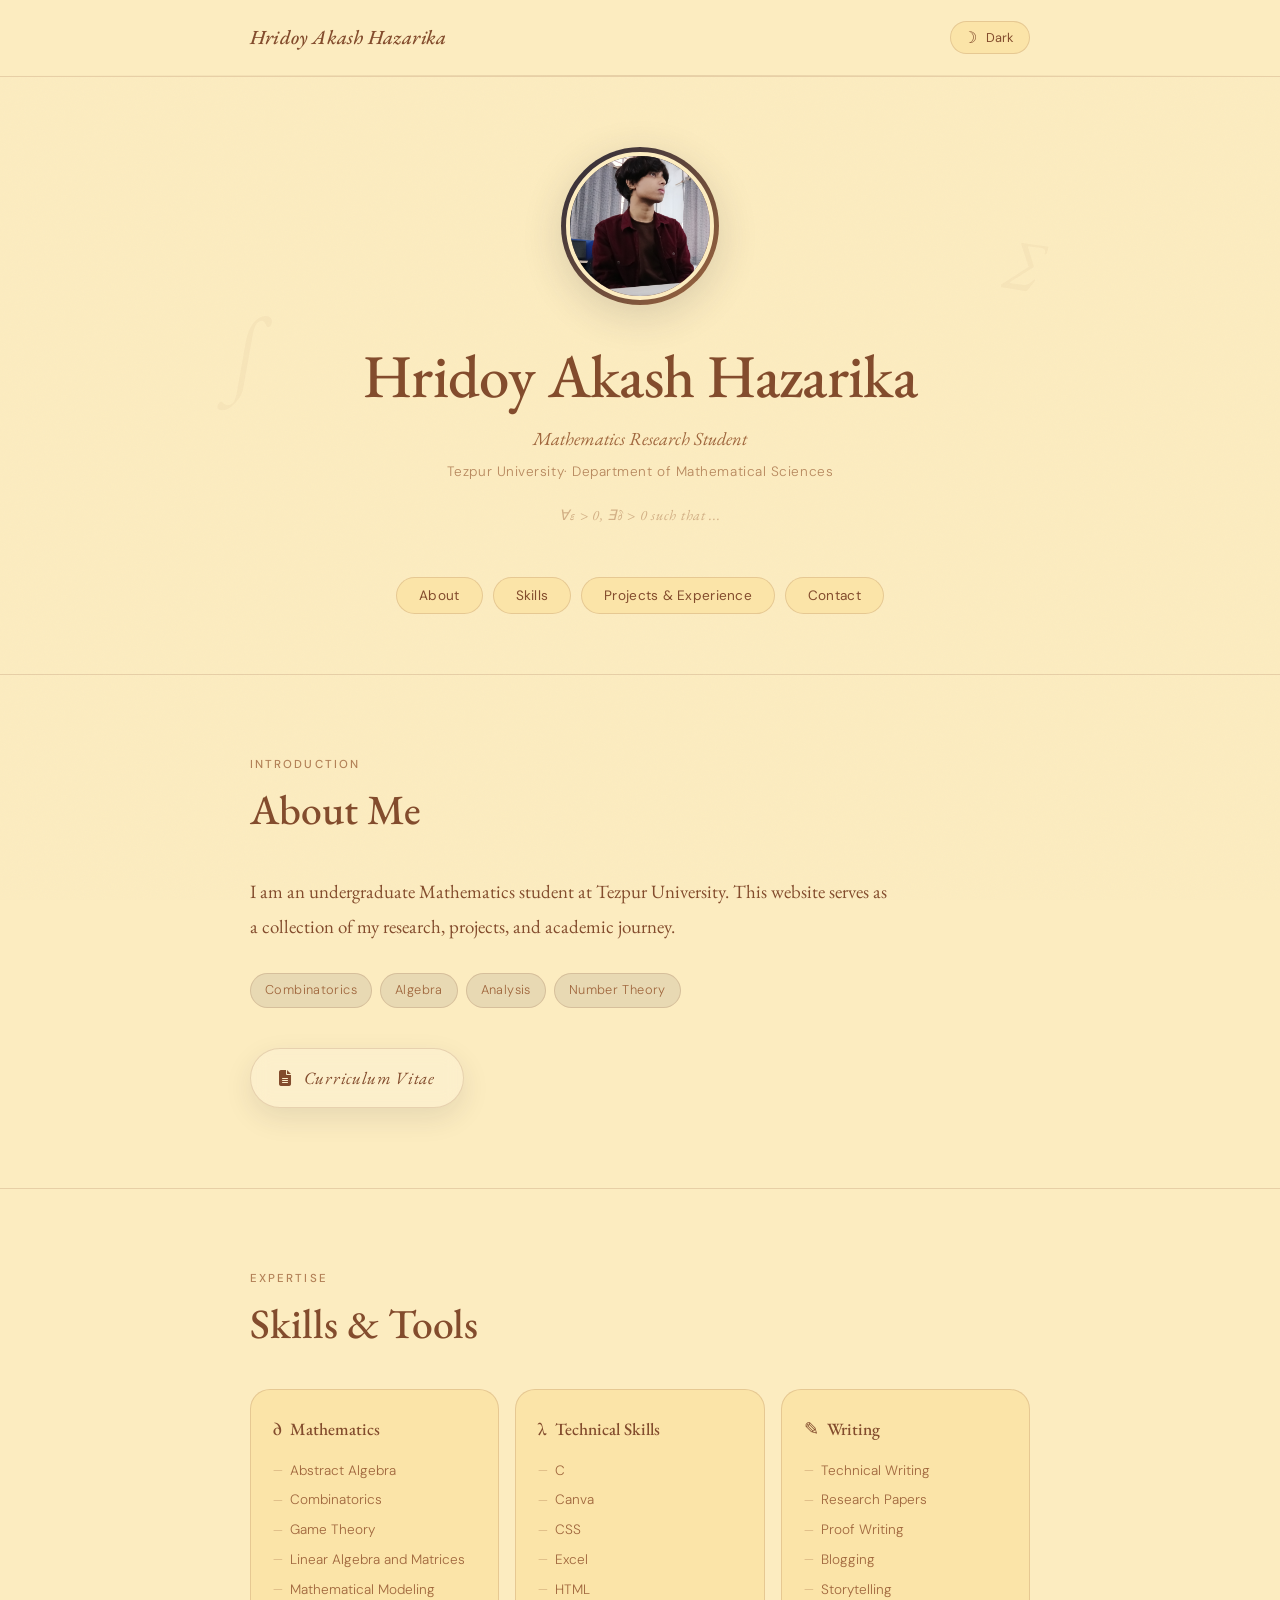
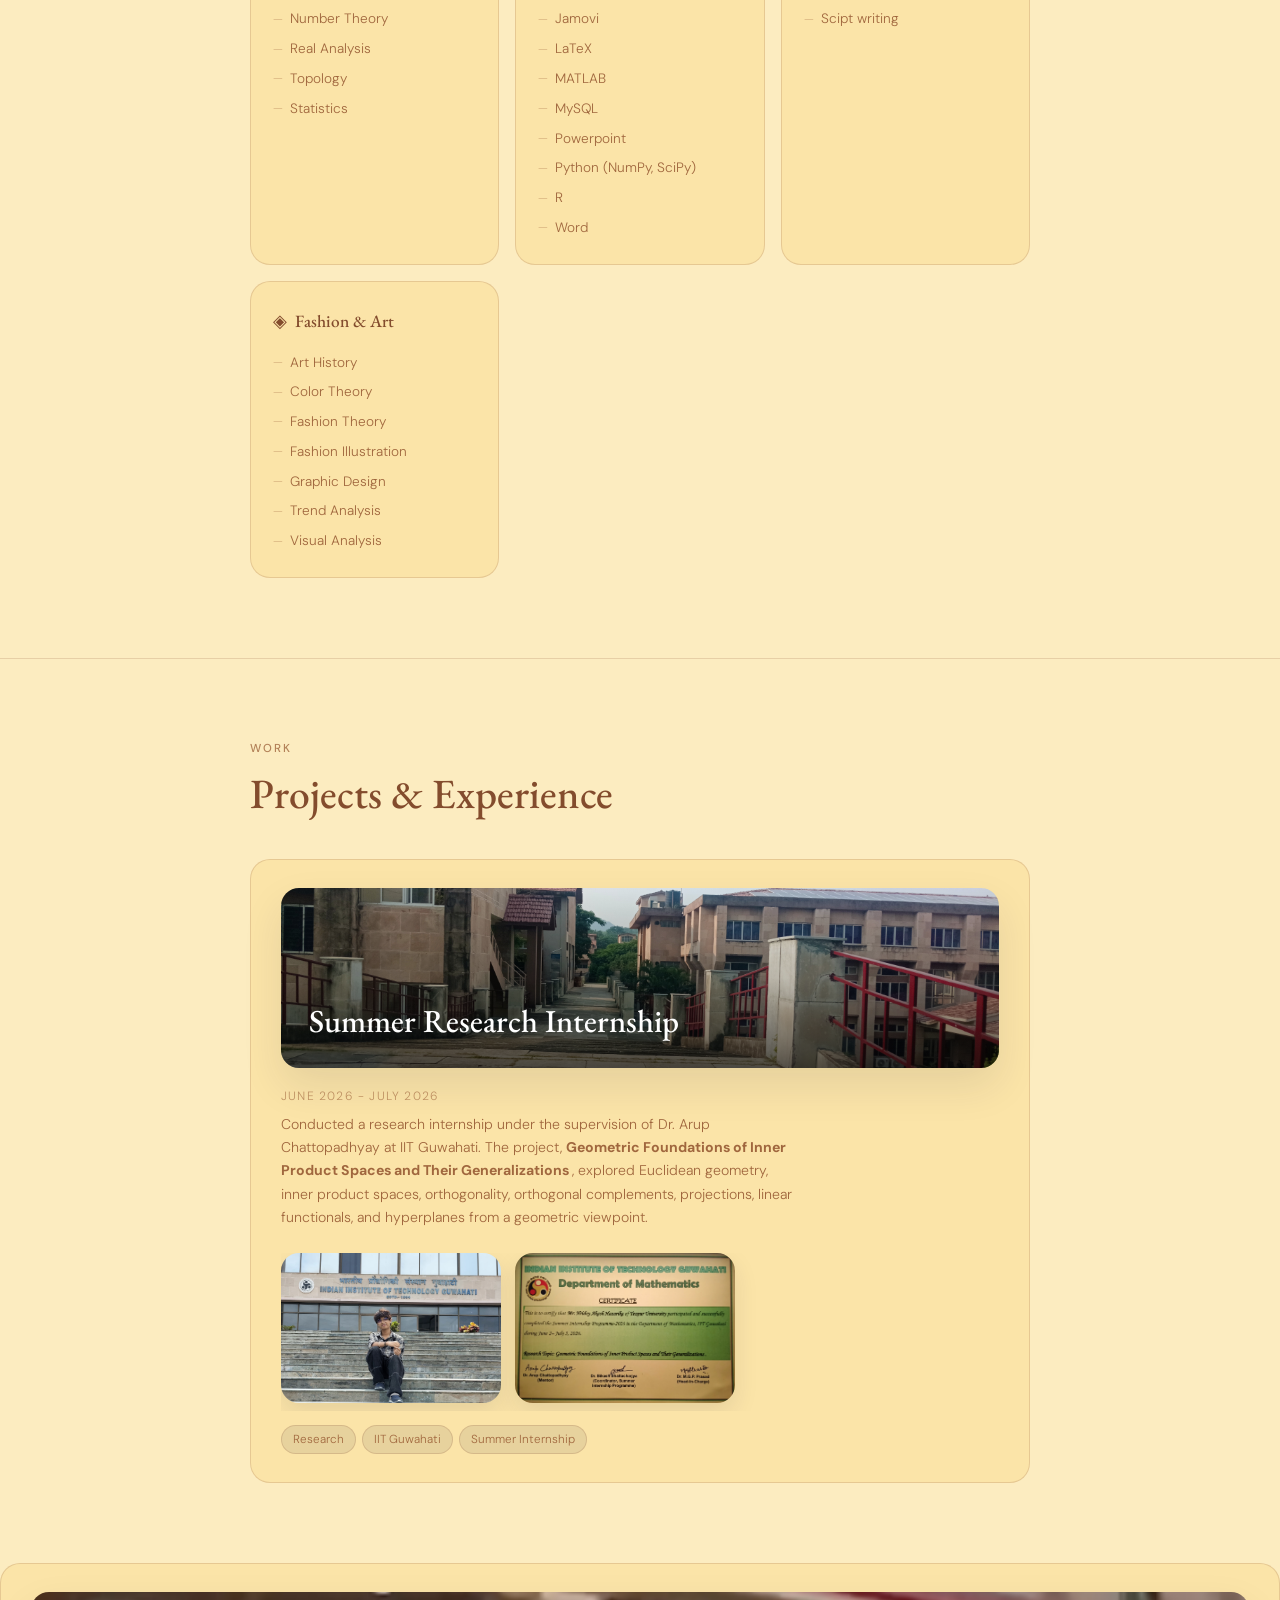
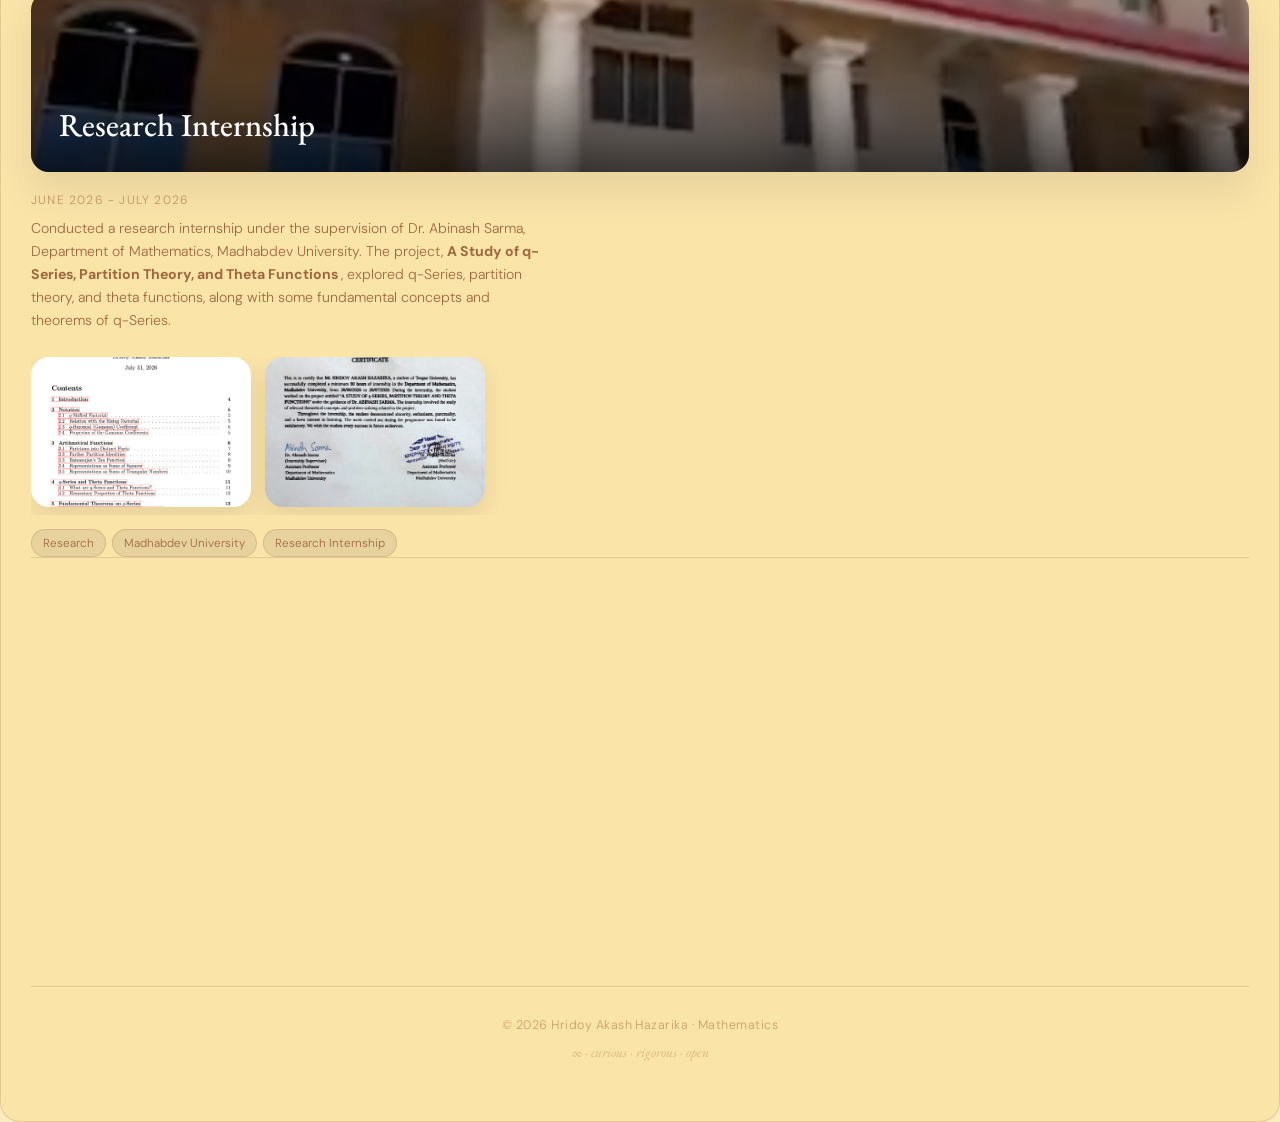
==== commit 0f2fe97b: "Change image format from JPG to PNG" ====
--- a/index.html
+++ b/index.html
@@ -1113,7 +1113,7 @@
 
         <img src="Reportt.jpg">
 
-        <img src="Certificate2.jpg">
+        <img src="Certificate2.png">
     
 
       </div>
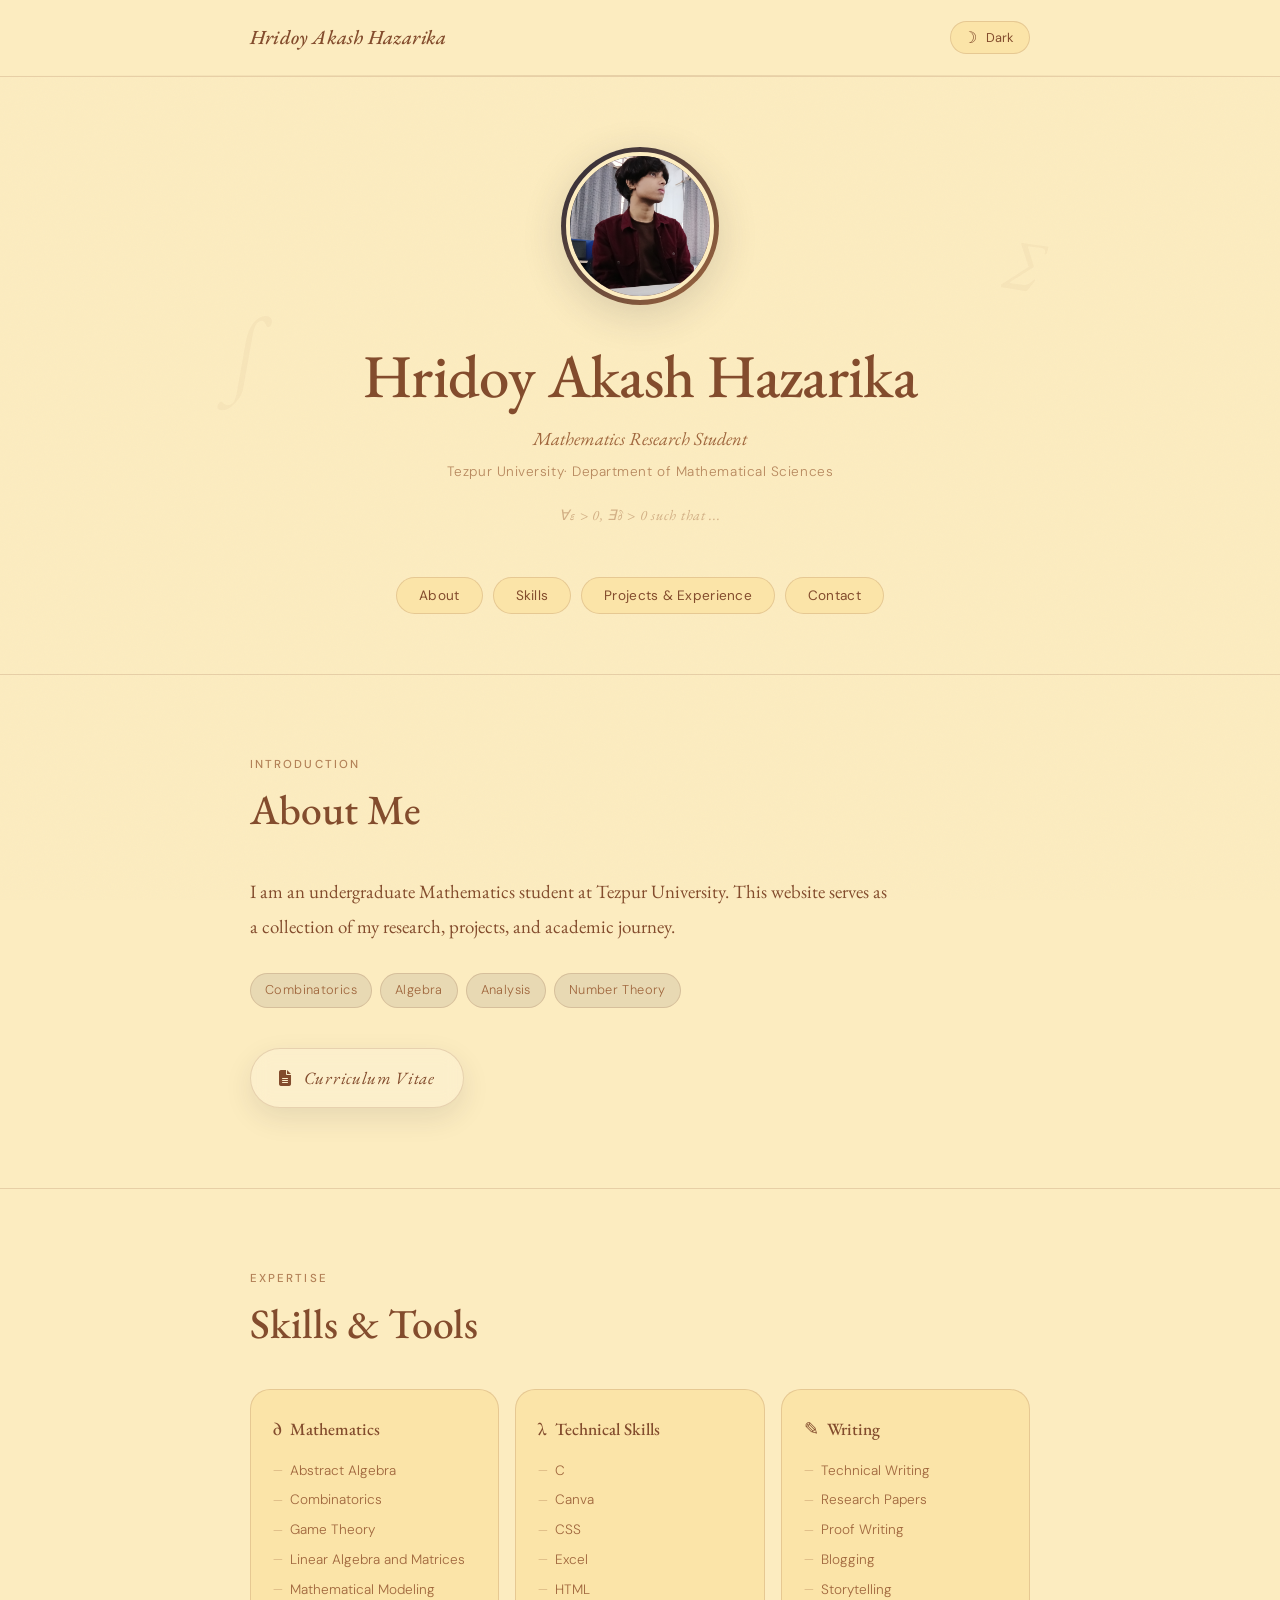
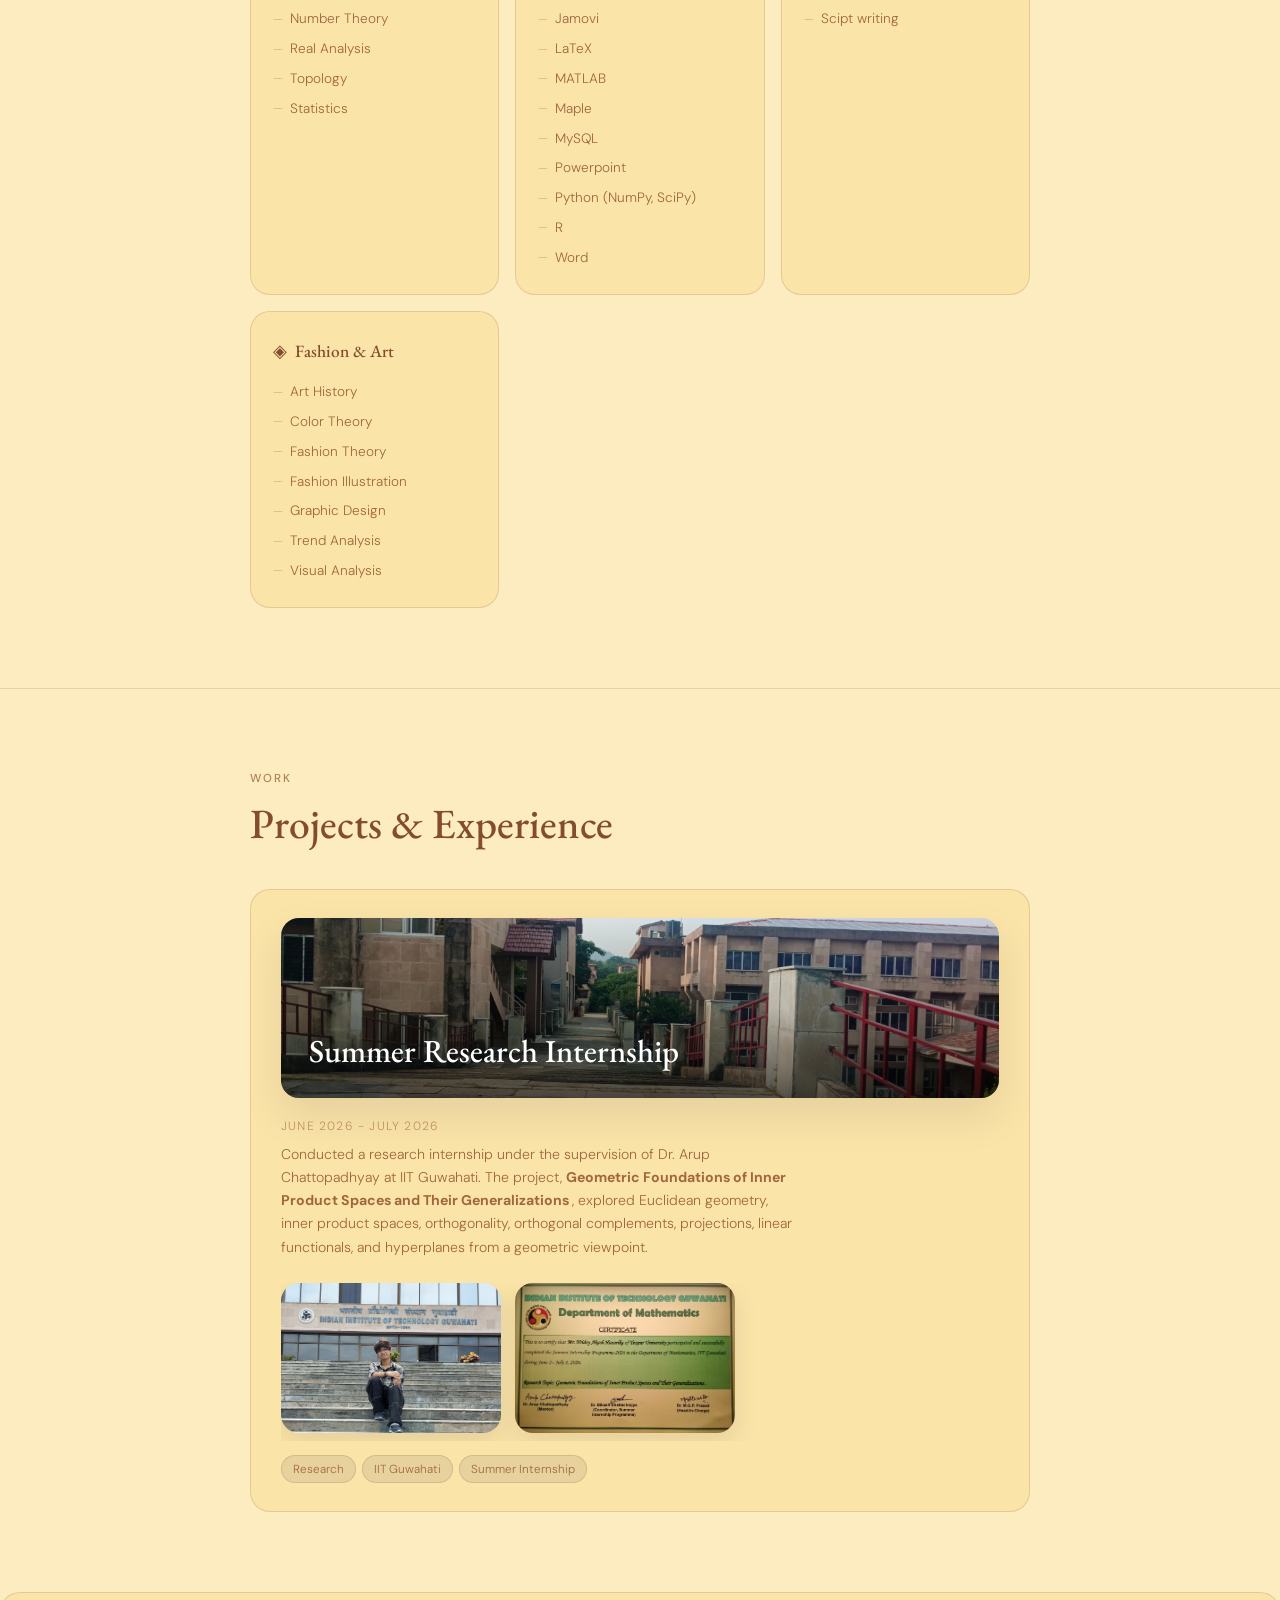
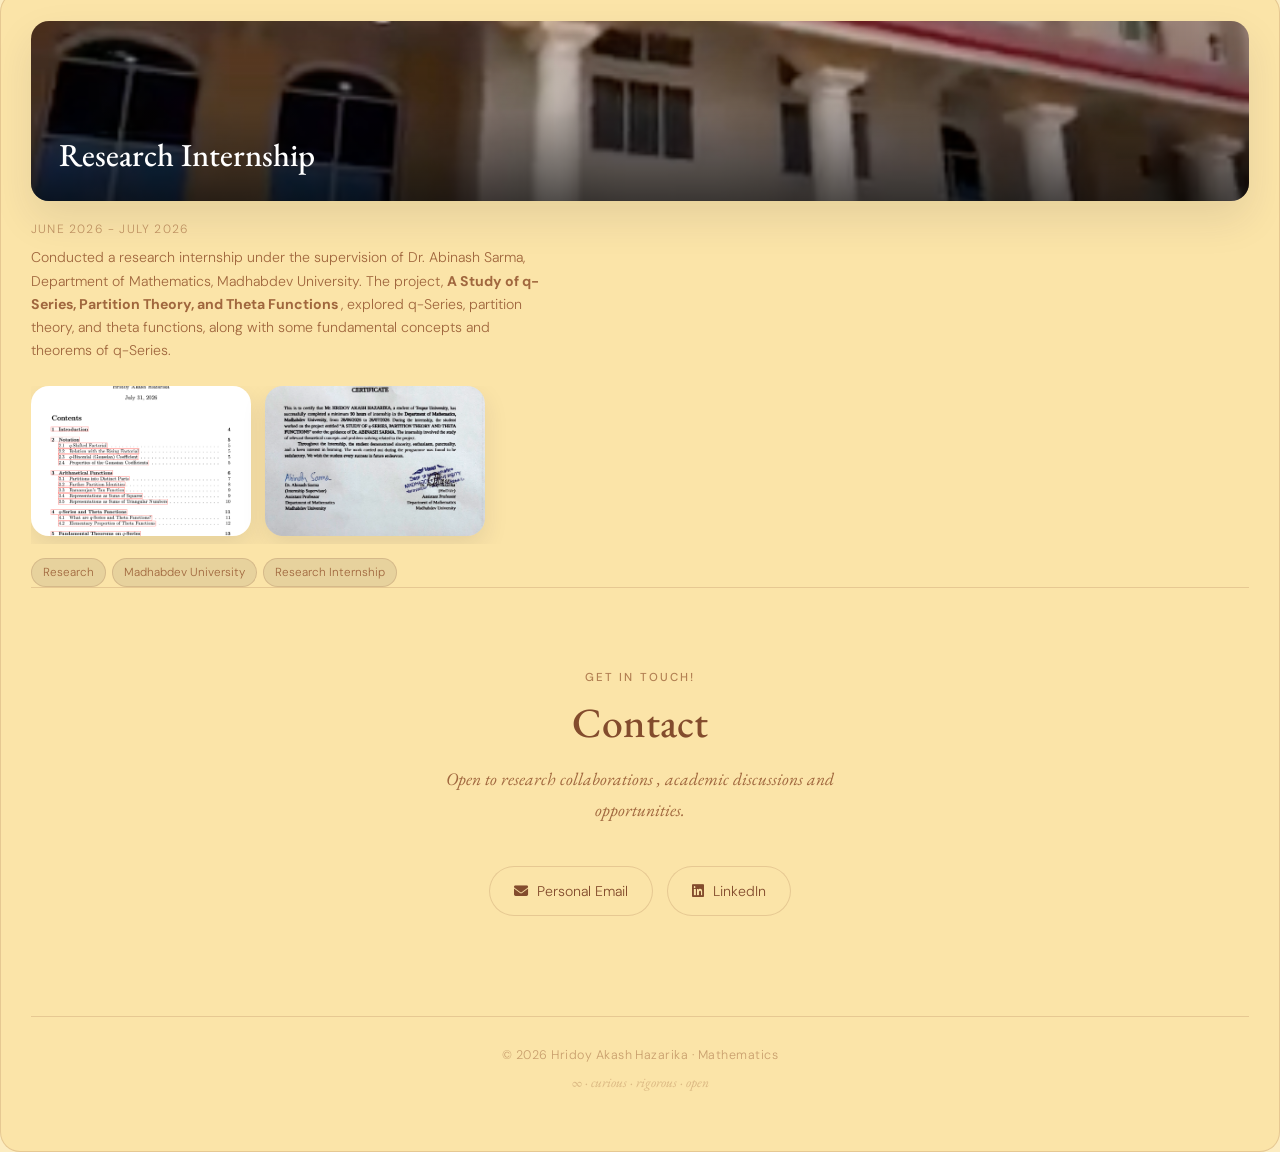
==== commit b0eba3c3: "Add Maple to the list of technologies" ====
--- a/index.html
+++ b/index.html
@@ -953,6 +953,7 @@
             <li>Jamovi</li>
             <li>LaTeX</li>
             <li>MATLAB</li>
+            <li>Maple</li>
             <li>MySQL</li>
             <li>Powerpoint</li>
             <li>Python (NumPy, SciPy)</li>
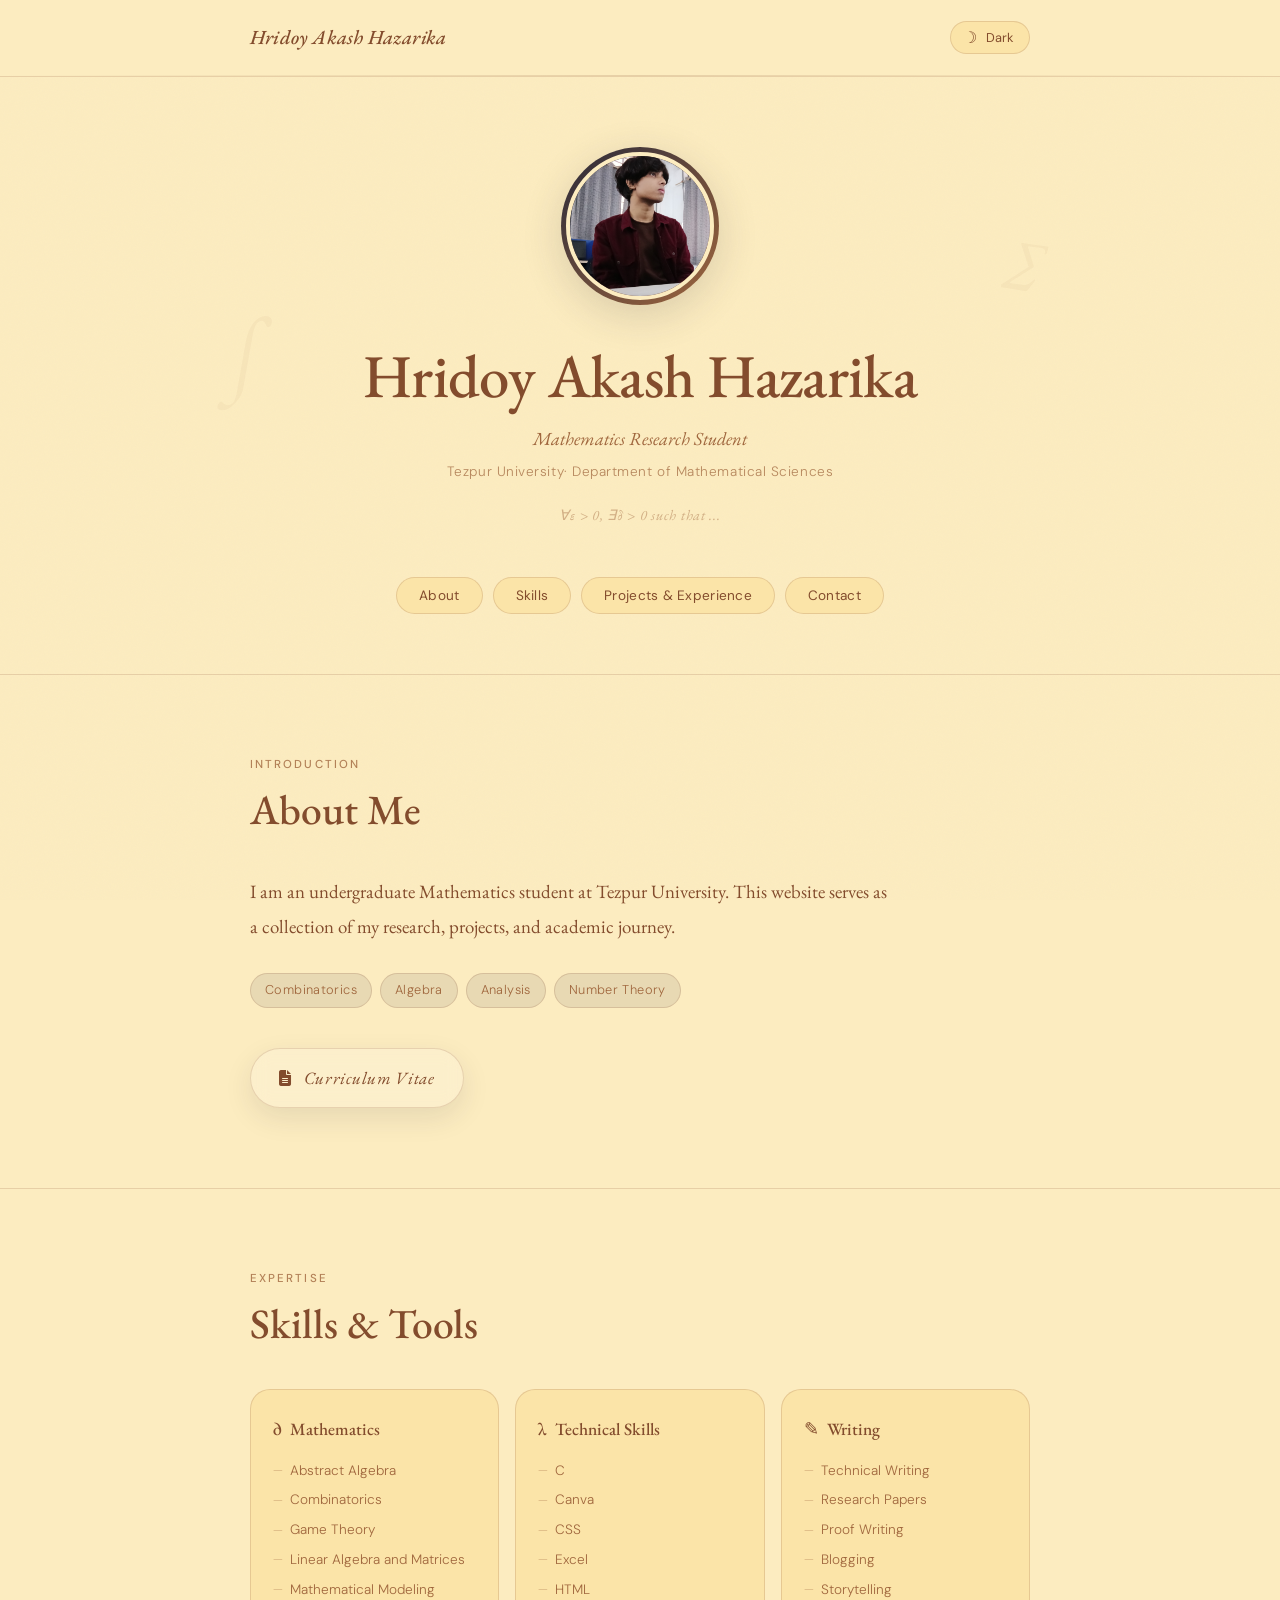
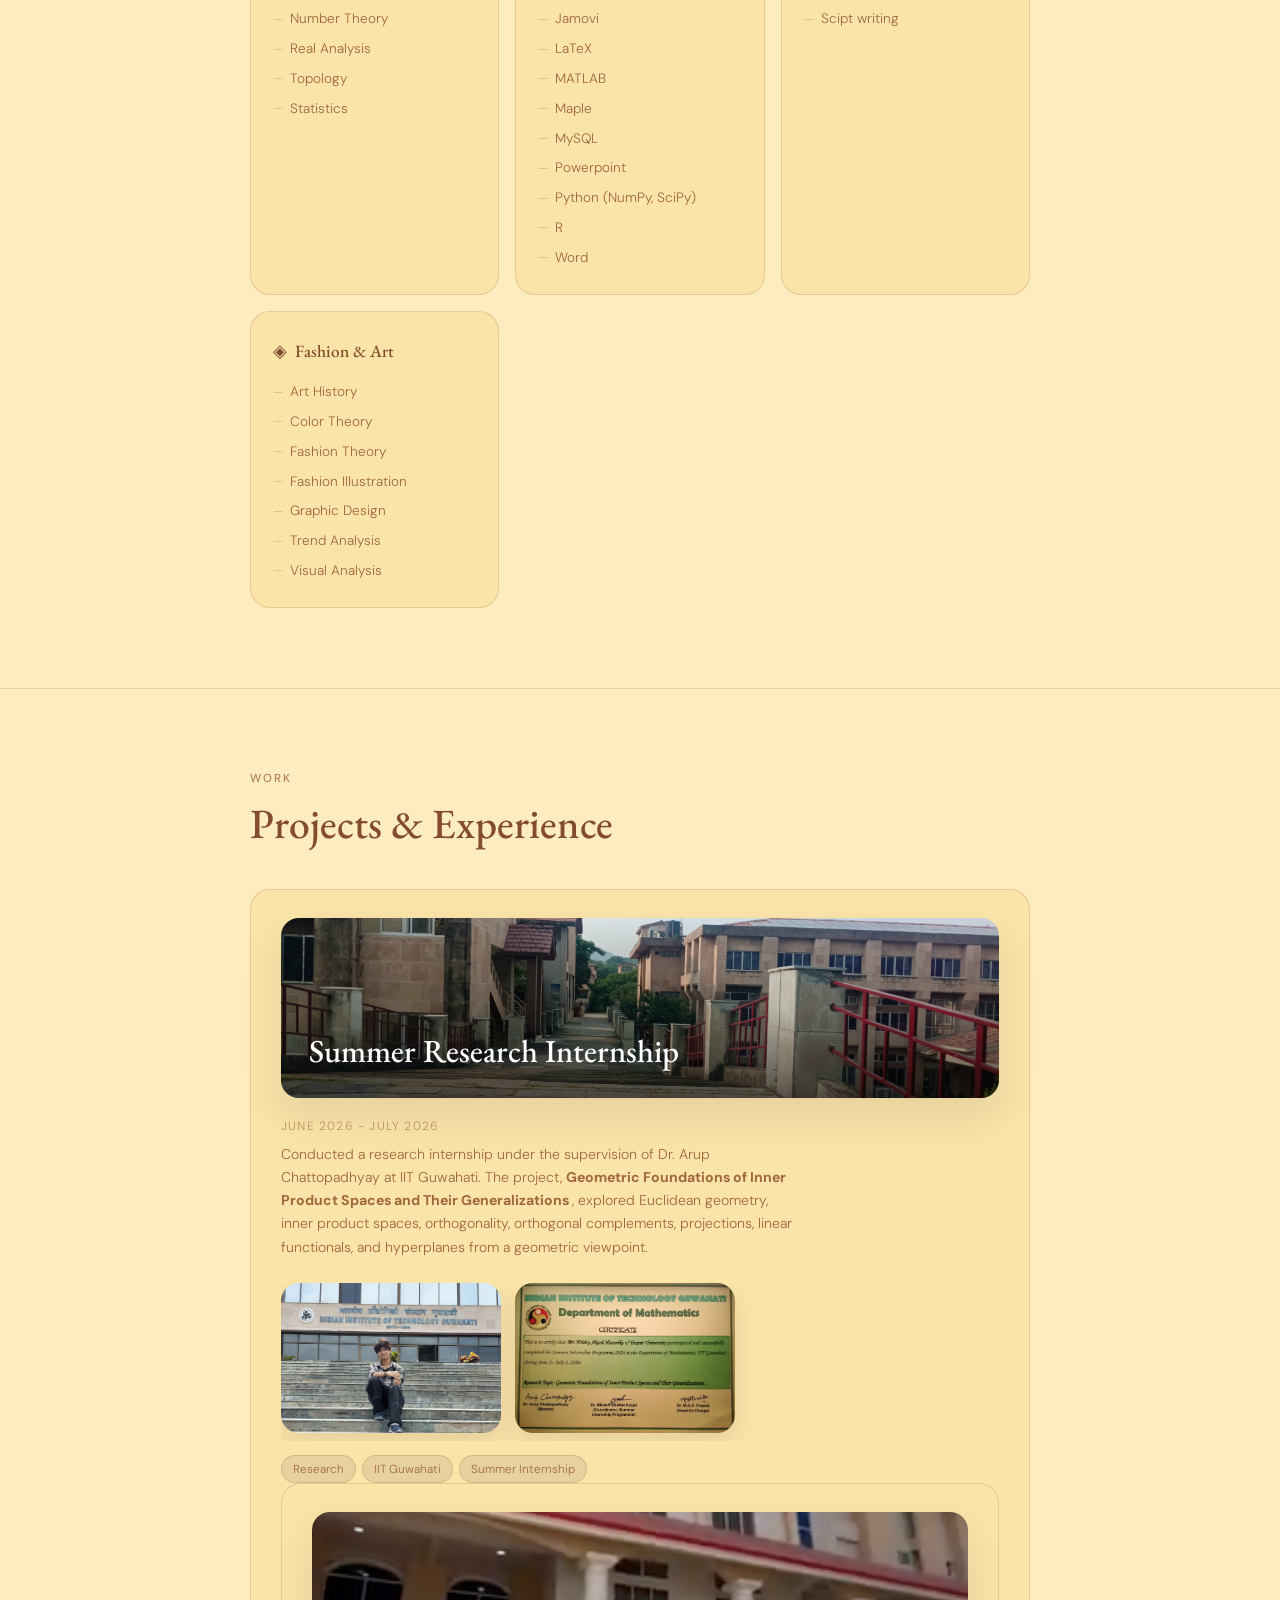
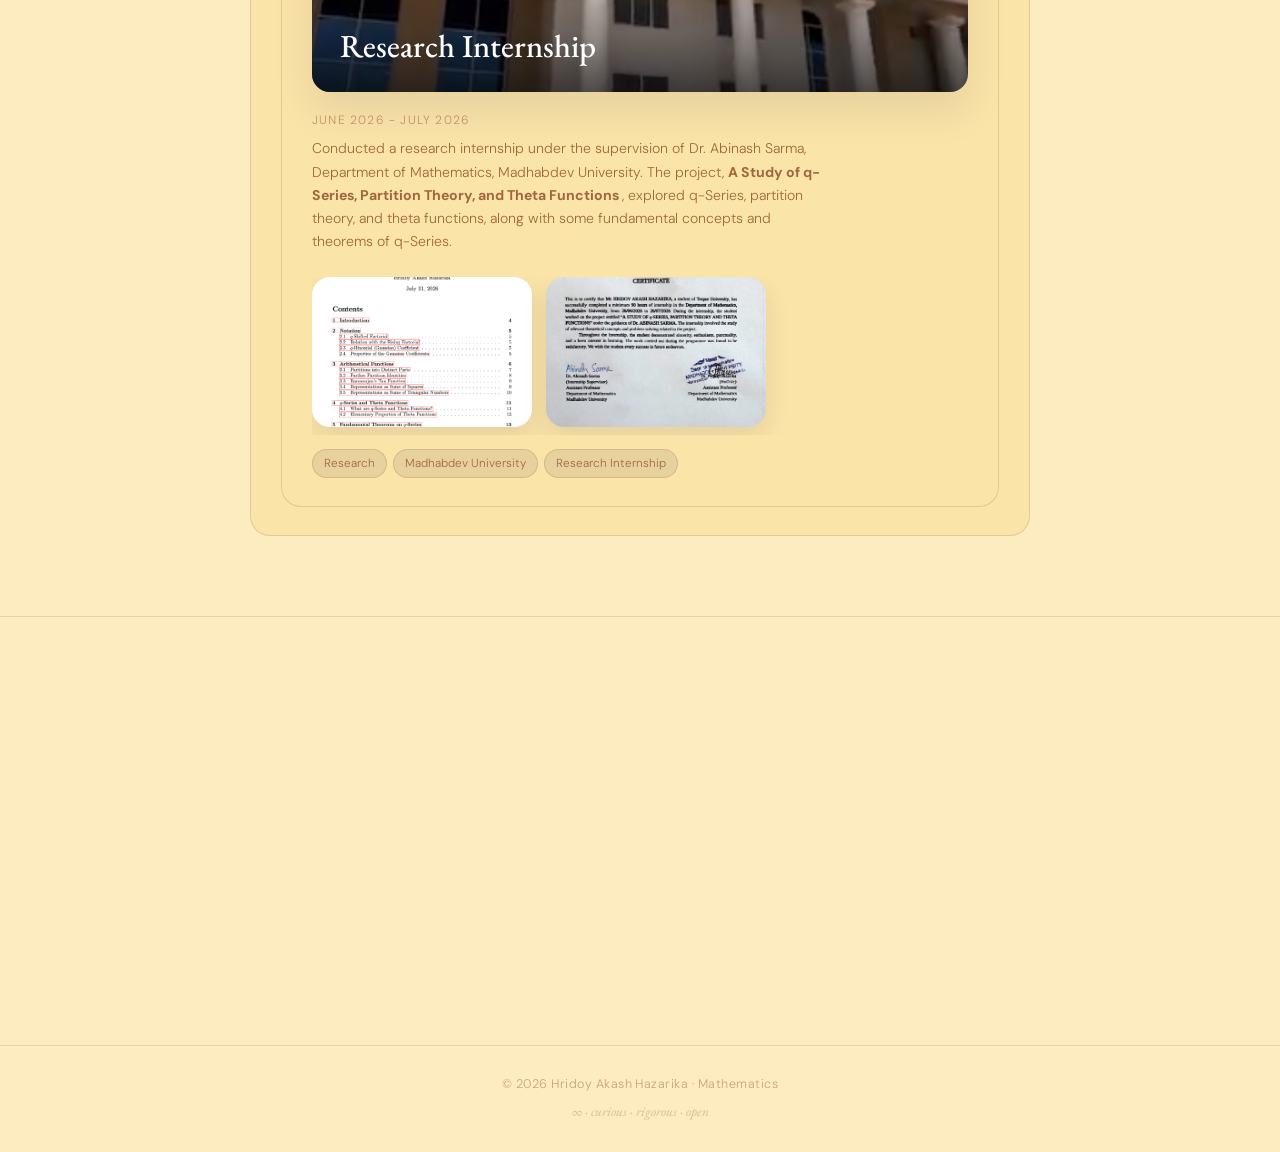
==== commit eee66103: "Fix formatting issue in index.html" ====
--- a/index.html
+++ b/index.html
@@ -1070,7 +1070,7 @@
         <span class="project-tag">Summer Internship</span>
 
     </div>
-</section>
+
 
           <div class="project-card">
         <div class="project-info">
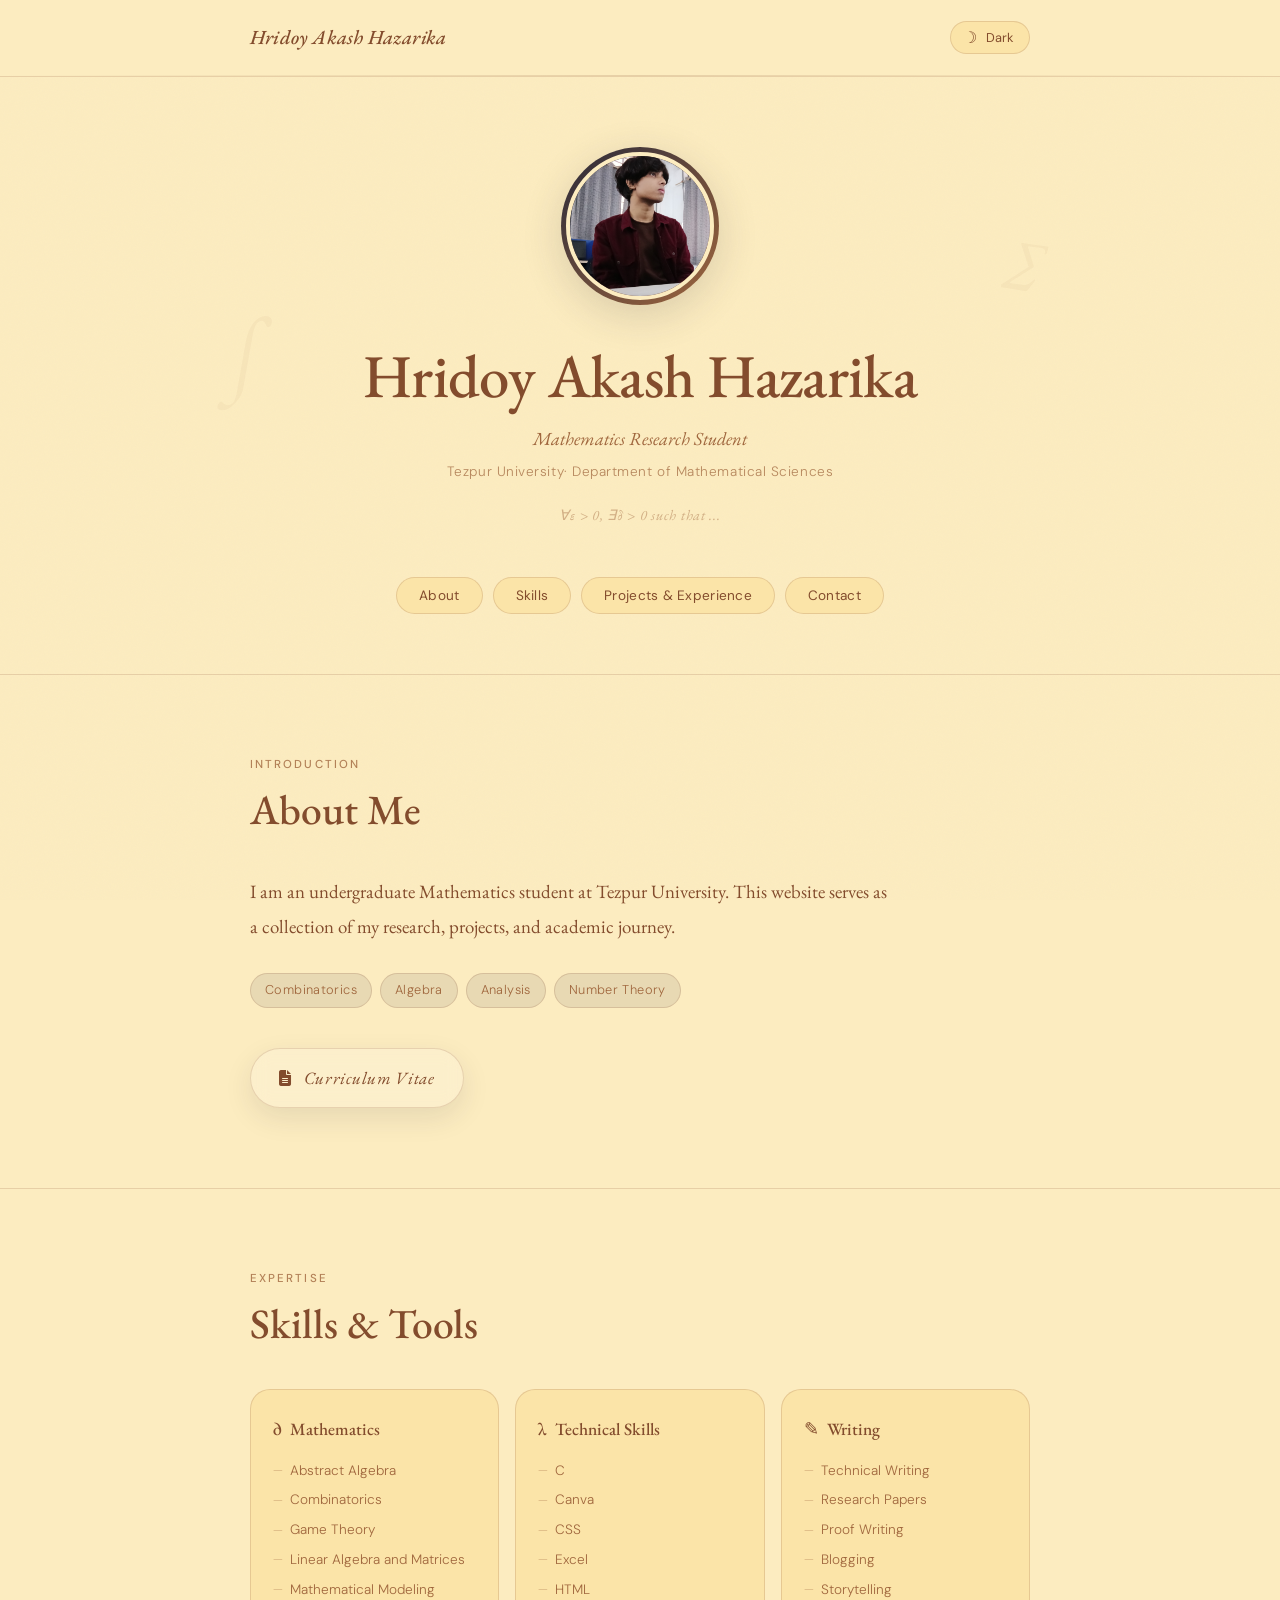
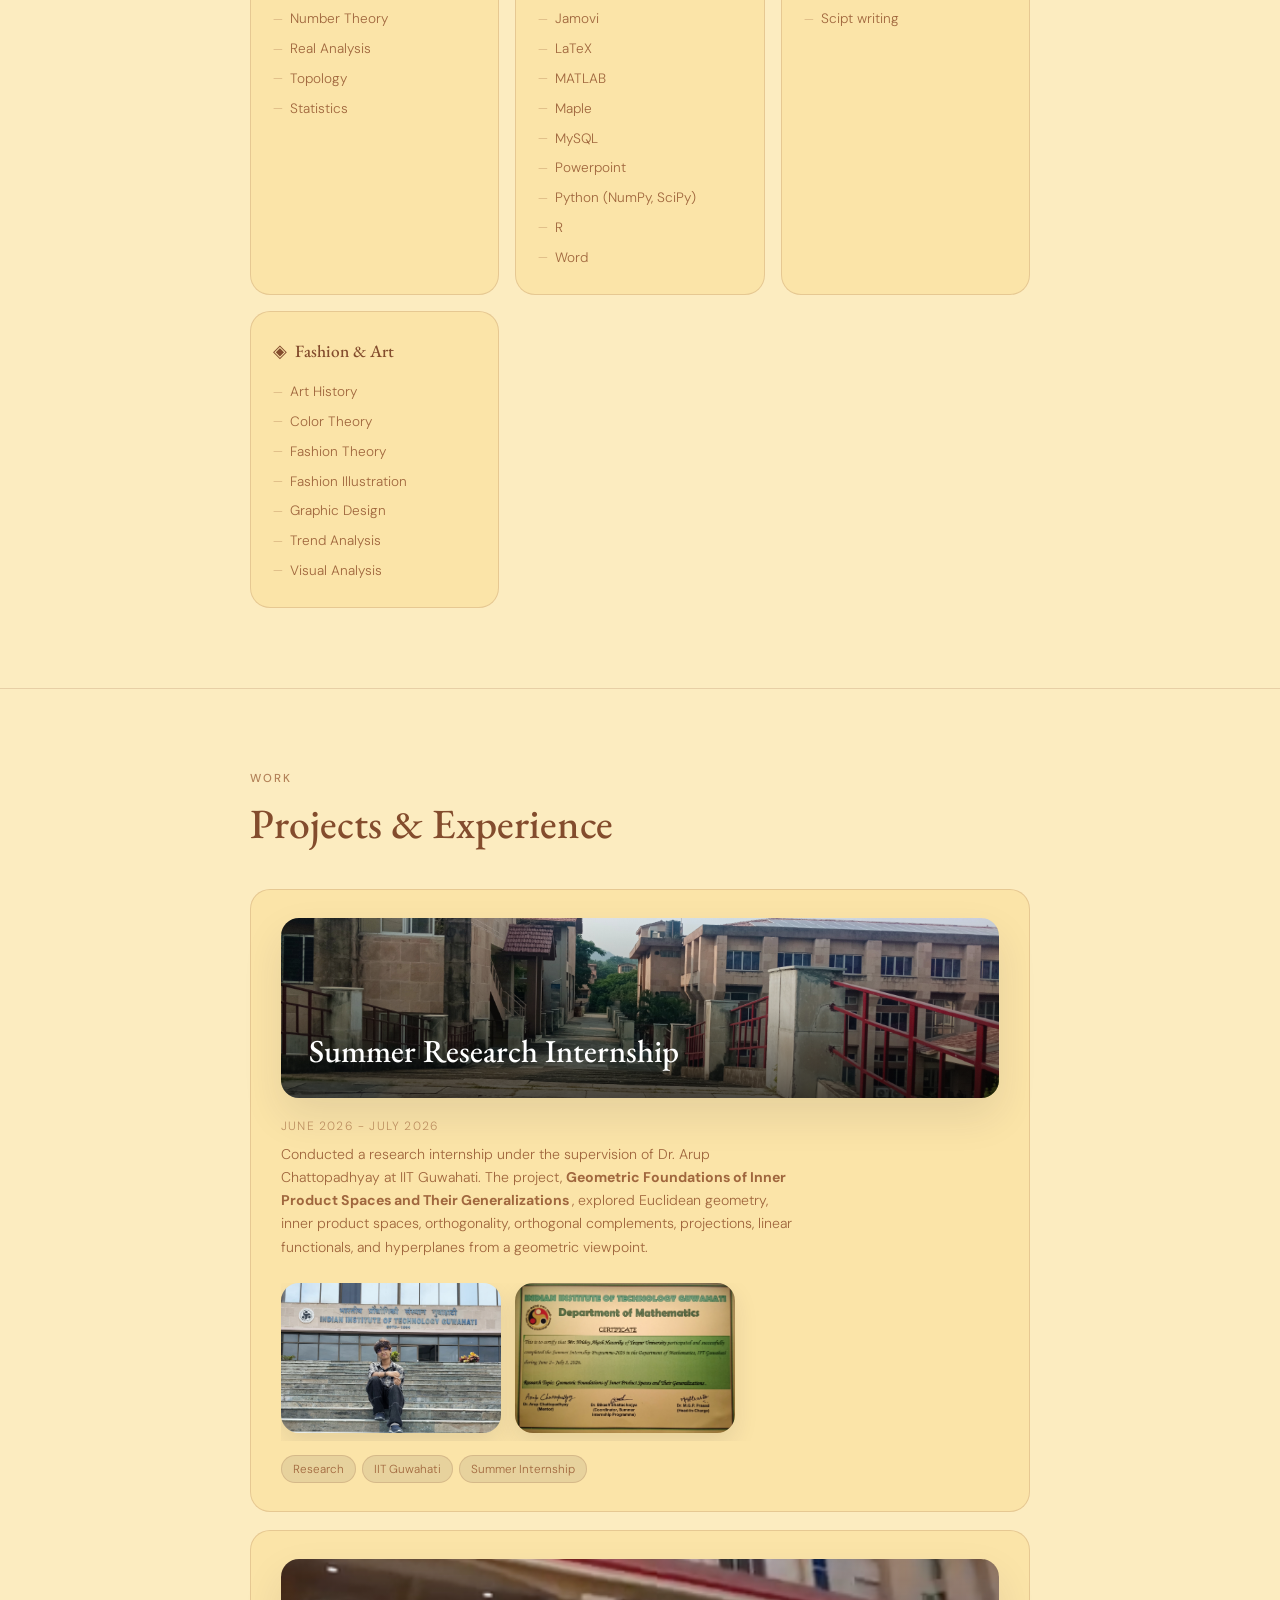
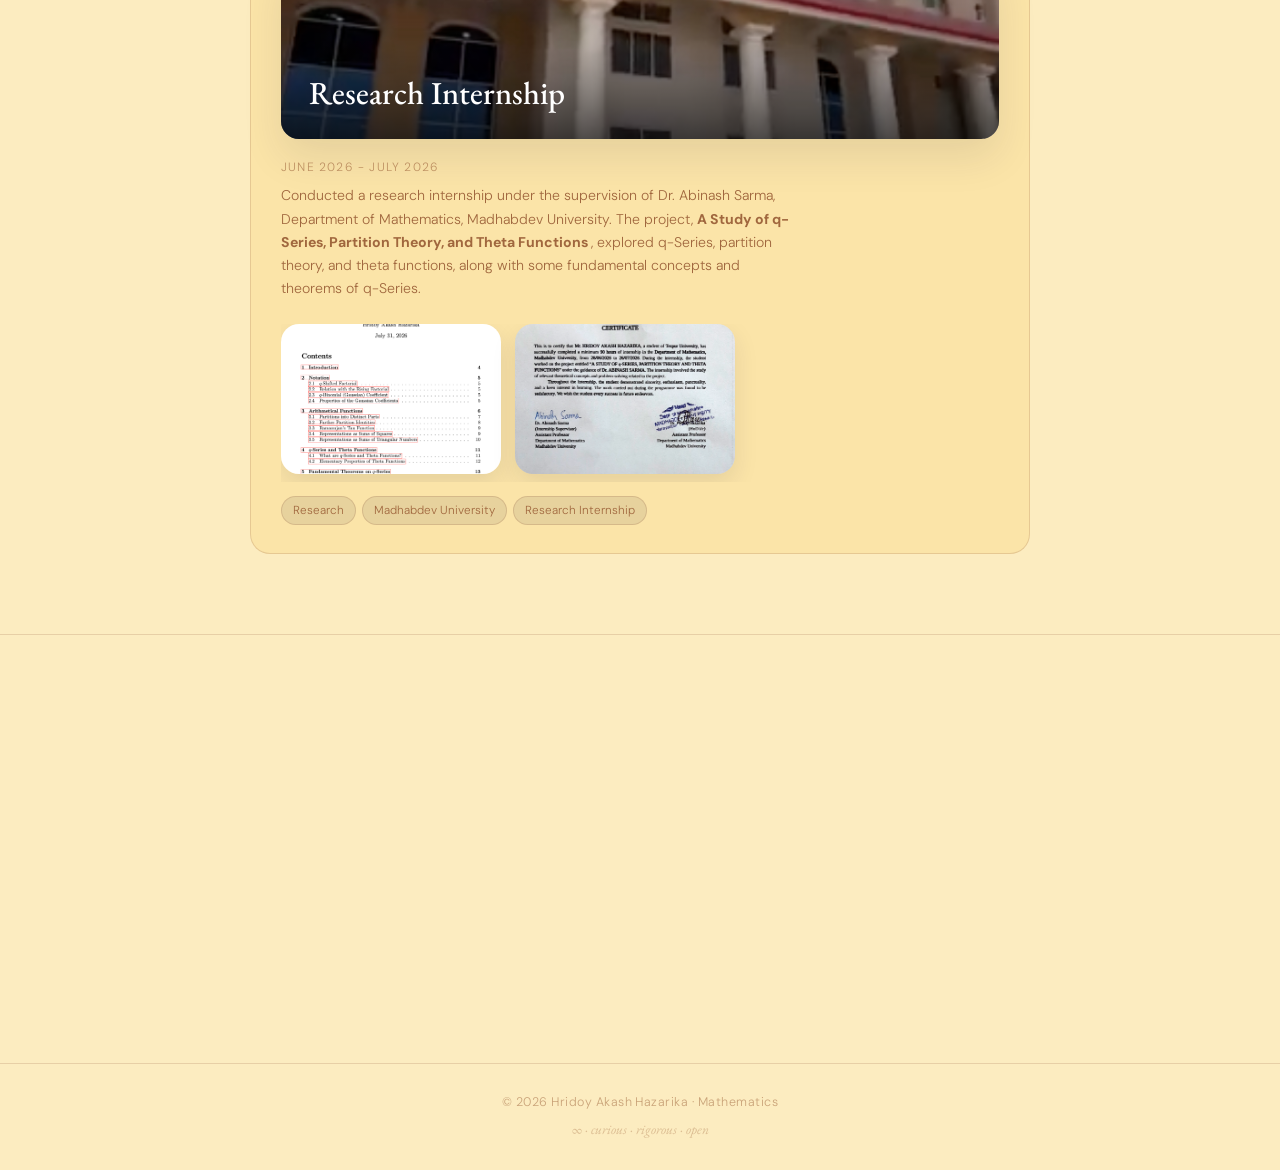
==== commit 59bc1715: "Refactor projects and experience section in index.html Updated the structure and content of the proj" ====
--- a/index.html
+++ b/index.html
@@ -1000,136 +1000,118 @@
   </section>
 
 
-  <!-- ============================================================
-       PROJECTS & EXPERIENCE SECTION
-  ============================================================ -->
-  <hr class="divider" />
-
-  <section id="projects">
-    
-    <div class="container fade-in">
-      <p class="section-label">Work</p>
-      <h2 class="section-title">Projects & Experience</h2>
-
-      <div class="projects-grid">
-
-        <!-- Project / Experience Card 1 -->
-        <div class="project-card">
+ <!-- ============================================================
+     PROJECTS & EXPERIENCE SECTION
+============================================================ -->
+<hr class="divider" />
+
+<section id="projects">
+
+  <div class="container fade-in">
+    <p class="section-label">Work</p>
+    <h2 class="section-title">Projects & Experience</h2>
+
+    <div class="projects-grid">
+
+      <!-- ======================================================
+           PROJECT / EXPERIENCE CARD 1
+      ======================================================= -->
+      <div class="project-card">
+
         <div class="project-info">
 
-    <div class="project-cover">
-
-        <img src="iit-cover.jpg" alt="IIT Guwahati">
-
-        <div class="project-overlay">
-
-            <h3>
-                Summer Research Internship 
-                     
-            </h3>
+          <div class="project-cover">
+            <img src="iit-cover.jpg" alt="IIT Guwahati">
+
+            <div class="project-overlay">
+              <h3>Summer Research Internship</h3>
+            </div>
+          </div>
+
+          <p class="project-year">
+            June 2026 - July 2026
+          </p>
+
+          <p class="project-desc">
+            Conducted a research internship under the supervision of
+            Dr. Arup Chattopadhyay at IIT Guwahati.
+
+            The project,
+            <strong>
+              Geometric Foundations of Inner Product Spaces and Their Generalizations
+            </strong>,
+            explored Euclidean geometry, inner product spaces,
+            orthogonality, orthogonal complements,
+            projections, linear functionals,
+            and hyperplanes from a geometric viewpoint.
+          </p>
+
+          <div class="project-gallery">
+            <img src="gallery1.jpg" alt="IIT Guwahati research">
+            <img src="Ceritificate.jpg" alt="IIT Guwahati internship certificate">
+          </div>
+
+          <div class="project-tags">
+            <span class="project-tag">Research</span>
+            <span class="project-tag">IIT Guwahati</span>
+            <span class="project-tag">Summer Internship</span>
+          </div>
 
         </div>
 
+      </div>
+
+
+      <!-- ======================================================
+           PROJECT / EXPERIENCE CARD 2
+      ======================================================= -->
+      <div class="project-card">
+
+        <div class="project-info">
+
+          <div class="project-cover">
+            <img src="coverr.jpg" alt="Madhabdev University">
+
+            <div class="project-overlay">
+              <h3>Research Internship</h3>
+            </div>
+          </div>
+
+          <p class="project-year">
+            June 2026 - July 2026
+          </p>
+
+          <p class="project-desc">
+            Conducted a research internship under the supervision of
+            Dr. Abinash Sarma, Department of Mathematics, Madhabdev University.
+
+            The project,
+            <strong>
+              A Study of q-Series, Partition Theory, and Theta Functions
+            </strong>,
+            explored q-Series, partition theory, and theta functions,
+            along with some fundamental concepts and theorems of q-Series.
+          </p>
+
+          <div class="project-gallery">
+            <img src="Reportt.jpg" alt="Research report">
+            <img src="Certificate2.png" alt="Madhabdev University internship certificate">
+          </div>
+
+          <div class="project-tags">
+            <span class="project-tag">Research</span>
+            <span class="project-tag">Madhabdev University</span>
+            <span class="project-tag">Research Internship</span>
+          </div>
+
+        </div>
+
+      </div>
+
     </div>
-
-    <p class="project-year">
-        June 2026 - July 2026
-    </p>
-
-    <p class="project-desc">
-
-        Conducted a research internship under the supervision of
-        Dr. Arup Chattopadhyay at IIT Guwahati.
-
-        The project,
-        <strong>
-        Geometric Foundations of Inner Product Spaces and Their Generalizations
-        </strong>,
-        explored Euclidean geometry, inner product spaces,
-        orthogonality, orthogonal complements,
-        projections, linear functionals,
-        and hyperplanes from a geometric viewpoint.
-
-    </p>
-
-    <div class="project-gallery">
-
-        <img src="gallery1.jpg">
-
-        <img src="Ceritificate.jpg">
-    
-
-      </div>
-
-    <div class="project-tags">
-
-        <span class="project-tag">Research</span>
-
-        <span class="project-tag">IIT Guwahati</span>
-
-        <span class="project-tag">Summer Internship</span>
-
-    </div>
-
-
-          <div class="project-card">
-        <div class="project-info">
-
-    <div class="project-cover">
-
-        <img src="coverr.jpg" alt="Madhabdev University">
-
-        <div class="project-overlay">
-
-            <h3>
-                Research Internship 
-                     
-            </h3>
-
-        </div>
-
-    </div>
-
-    <p class="project-year">
-        June 2026 - July 2026
-    </p>
-
-   <p class="project-desc">
-
-    Conducted a research internship under the supervision of
-    Dr. Abinash Sarma, Department of Mathematics, Madhabdev University.
-
-    The project,
-    <strong>
-    A Study of q-Series, Partition Theory, and Theta Functions
-    </strong>,
-    explored q-Series, partition theory, and theta functions,
-    along with some fundamental concepts and theorems of q-Series.
-
-</p>
-
-    </p>
-
-    <div class="project-gallery">
-
-        <img src="Reportt.jpg">
-
-        <img src="Certificate2.png">
-    
-
-      </div>
-
-    <div class="project-tags">
-
-        <span class="project-tag">Research</span>
-
-        <span class="project-tag">Madhabdev University</span>
-
-        <span class="project-tag">  Research Internship</span>
-
-    </div>
+  </div>
+
 </section>
-
 
 
         <!-- Project / Experience Card 2 --
